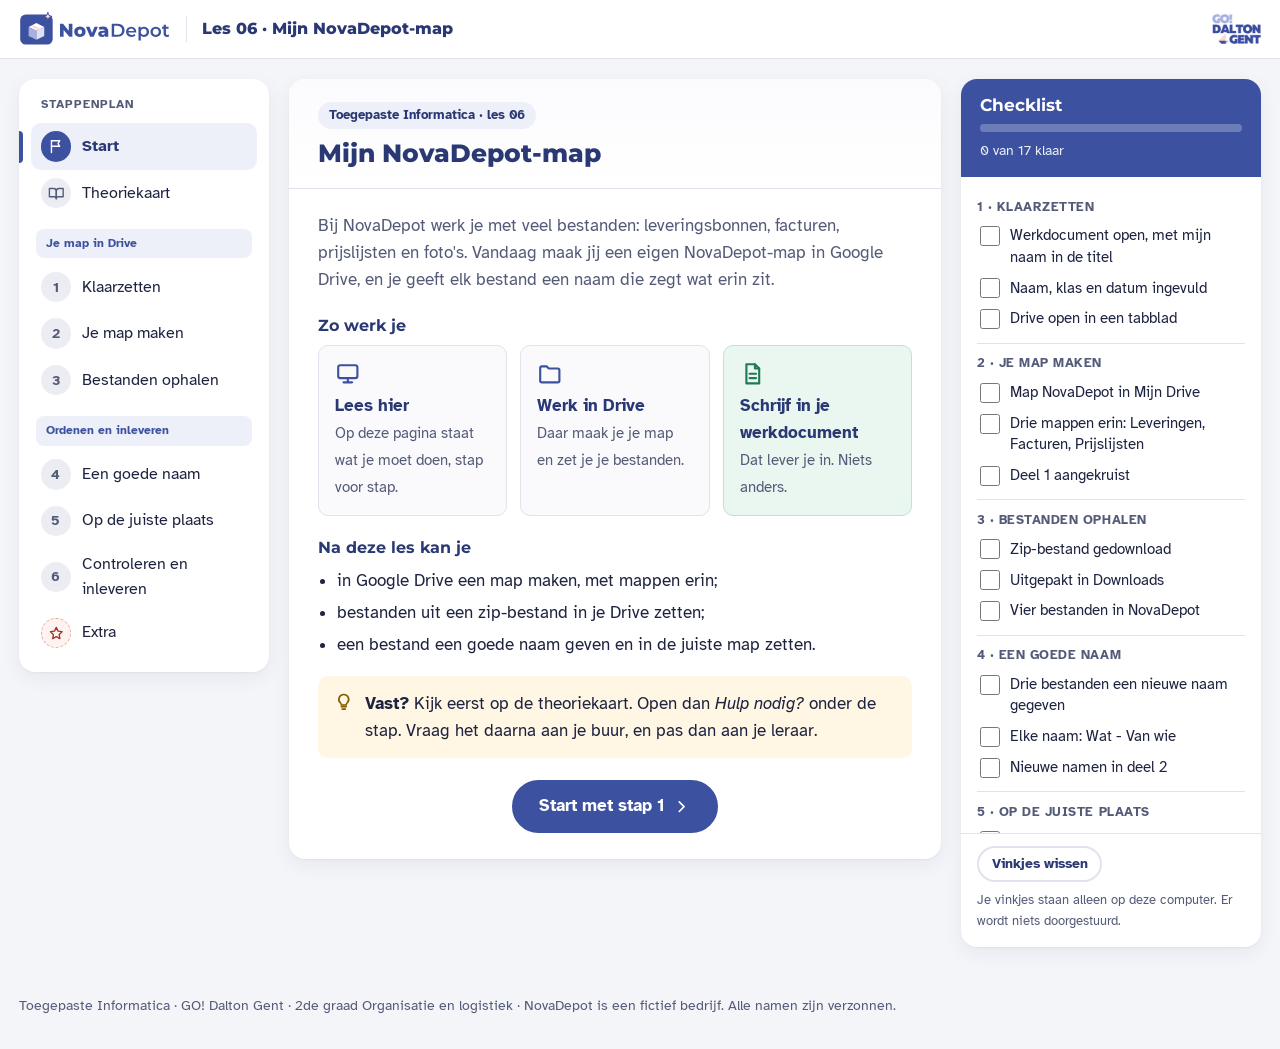
==== index.html @ 526d38db "Les 06 — Mijn NovaDepot-map (ORLO, NovaDepot): bestandsbeheer, heel eenvoudig Module 2 van het jaarp" ====
<!DOCTYPE html>
<html lang="nl-BE">
<head>
  <meta charset="UTF-8">
  <meta name="viewport" content="width=device-width, initial-scale=1">
  <title>Les 06 · Mijn NovaDepot-map · NovaDepot</title>
  <link rel="icon" href="assets/novadepot-icon.svg" type="image/svg+xml">
  <link rel="stylesheet" href="css/style.css">
</head>
<body data-storage="novadepot_map_v1_" data-laatste-stap="6">

<!-- Pictogrammen: eenvoudige lijntekeningen, eigen werk. Gebruik: een svg met class "ic" en daarin use met href naar het symbool. -->
<svg xmlns="http://www.w3.org/2000/svg" style="display:none">
  <symbol id="i-flag" viewBox="0 0 24 24"><path d="M5 21V4"/><path d="M5 4h12l-2.5 4 2.5 4H5"/></symbol>
  <symbol id="i-book" viewBox="0 0 24 24"><path d="M2 5h6a4 4 0 0 1 4 4v11a3 3 0 0 0-3-3H2z"/><path d="M22 5h-6a4 4 0 0 0-4 4v11a3 3 0 0 1 3-3h7z"/></symbol>
  <symbol id="i-check" viewBox="0 0 24 24"><path d="M5 12.5l4.5 4.5L19 7.5"/></symbol>
  <symbol id="i-check-circle" viewBox="0 0 24 24"><circle cx="12" cy="12" r="9"/><path d="M8 12.5l2.7 2.7L16 10"/></symbol>
  <symbol id="i-list" viewBox="0 0 24 24"><path d="M9 6h11M9 12h11M9 18h11"/><path d="M4.5 6h.01M4.5 12h.01M4.5 18h.01" stroke-width="3"/></symbol>
  <symbol id="i-bulb" viewBox="0 0 24 24"><path d="M9 18h6M10 21h4"/><path d="M12 3a6 6 0 0 0-4 10.5c.7.7 1 1.5 1 2.5h6c0-1 .3-1.8 1-2.5A6 6 0 0 0 12 3z"/></symbol>
  <symbol id="i-alert" viewBox="0 0 24 24"><path d="M12 3.5l9.5 17h-19z"/><path d="M12 10v4.5M12 17.5h.01"/></symbol>
  <symbol id="i-help" viewBox="0 0 24 24"><circle cx="12" cy="12" r="9"/><path d="M9.6 9.3a2.5 2.5 0 1 1 3.4 2.5c-.6.3-1 .8-1 1.5v.4M12 17h.01"/></symbol>
  <symbol id="i-monitor" viewBox="0 0 24 24"><rect x="3" y="4" width="18" height="12" rx="2"/><path d="M8 20h8M12 16v4"/></symbol>
  <symbol id="i-folder" viewBox="0 0 24 24"><path d="M3 6.5A1.5 1.5 0 0 1 4.5 5H9l2 2h8.5A1.5 1.5 0 0 1 21 8.5v10a1.5 1.5 0 0 1-1.5 1.5h-15A1.5 1.5 0 0 1 3 18.5z"/></symbol>
  <symbol id="i-doc" viewBox="0 0 24 24"><path d="M6 3h8l4 4v14H6z"/><path d="M14 3v4h4M9 12h6M9 16h6"/></symbol>
  <symbol id="i-download" viewBox="0 0 24 24"><path d="M12 3v12M7 10l5 5 5-5M4 20h16"/></symbol>
  <symbol id="i-send" viewBox="0 0 24 24"><path d="M12 15V3M7 8l5-5 5 5"/><path d="M4 14v6h16v-6"/></symbol>
  <symbol id="i-cloud" viewBox="0 0 24 24"><path d="M7 18.5h10a4 4 0 0 0 .6-8A6 6 0 0 0 6 11.5a3.5 3.5 0 0 0 1 7z"/></symbol>
  <symbol id="i-pen" viewBox="0 0 24 24"><path d="M4 20h4L19 9l-4-4L4 16z"/><path d="M13 7l4 4"/></symbol>
  <symbol id="i-layers" viewBox="0 0 24 24"><path d="M12 3l9 5-9 5-9-5z"/><path d="M3 13l9 5 9-5"/></symbol>
  <symbol id="i-chat" viewBox="0 0 24 24"><path d="M4 5h16v11H9l-5 4z"/></symbol>
  <symbol id="i-star" viewBox="0 0 24 24"><path d="M12 3.5l2.6 5.4 5.9.8-4.3 4.1 1 5.9L12 16.9l-5.2 2.8 1-5.9-4.3-4.1 5.9-.8z"/></symbol>
  <symbol id="i-left" viewBox="0 0 24 24"><path d="M15 6l-6 6 6 6"/></symbol>
  <symbol id="i-right" viewBox="0 0 24 24"><path d="M9 6l6 6-6 6"/></symbol>
</svg>

<div class="teacher-banner">Leraarweergave: de roze kaders tonen waar je een screenshot kan plaatsen. Leerlingen zien die kaders niet.</div>

<header class="topbar">
  <div class="topbar-inner">
    <a class="brand" href="index.html" title="Naar het begin van de les">
      <img src="assets/novadepot-logo.svg" alt="NovaDepot">
      <span class="brand-lesson">Les 06 · Mijn NovaDepot-map</span>
    </a>
    <span class="topbar-spacer"></span>
    <img class="dalton-mark" src="assets/dalton-gent-logo.png" alt="GO! Dalton Gent">
  </div>
</header>

<div class="layout">

  <!-- ============ LINKS: de route ============ -->
  <nav class="route" aria-label="Stappenplan">
    <p class="route-title">Stappenplan</p>
    <button class="nav-btn" type="button" data-step="start"><span class="nav-num"><svg class="ic" aria-hidden="true"><use href="#i-flag"/></svg></span><span class="nav-lbl">Start</span></button>
    <button class="nav-btn" type="button" data-step="theorie"><span class="nav-num"><svg class="ic" aria-hidden="true"><use href="#i-book"/></svg></span><span class="nav-lbl">Theoriekaart</span></button>

    <p class="route-group">Je map in Drive</p>
    <button class="nav-btn" type="button" data-step="1"><span class="nav-num"><span class="nav-n">1</span><svg class="ic nav-check" aria-hidden="true"><use href="#i-check"/></svg></span><span class="nav-lbl">Klaarzetten</span></button>
    <button class="nav-btn" type="button" data-step="2"><span class="nav-num"><span class="nav-n">2</span><svg class="ic nav-check" aria-hidden="true"><use href="#i-check"/></svg></span><span class="nav-lbl">Je map maken</span></button>
    <button class="nav-btn" type="button" data-step="3"><span class="nav-num"><span class="nav-n">3</span><svg class="ic nav-check" aria-hidden="true"><use href="#i-check"/></svg></span><span class="nav-lbl">Bestanden ophalen</span></button>

    <p class="route-group">Ordenen en inleveren</p>
    <button class="nav-btn" type="button" data-step="4"><span class="nav-num"><span class="nav-n">4</span><svg class="ic nav-check" aria-hidden="true"><use href="#i-check"/></svg></span><span class="nav-lbl">Een goede naam</span></button>
    <button class="nav-btn" type="button" data-step="5"><span class="nav-num"><span class="nav-n">5</span><svg class="ic nav-check" aria-hidden="true"><use href="#i-check"/></svg></span><span class="nav-lbl">Op de juiste plaats</span></button>
    <button class="nav-btn" type="button" data-step="6"><span class="nav-num"><span class="nav-n">6</span><svg class="ic nav-check" aria-hidden="true"><use href="#i-check"/></svg></span><span class="nav-lbl">Controleren en inleveren</span></button>
    <button class="nav-btn extra" type="button" data-step="extra"><span class="nav-num"><svg class="ic" aria-hidden="true"><use href="#i-star"/></svg></span><span class="nav-lbl">Extra</span></button>
  </nav>

  <!-- ============ MIDDEN: één stap tegelijk ============ -->
  <main id="main">

    <!-- ===== START ===== -->
    <section class="pane" id="pane-start" aria-labelledby="h-start">
      <article class="card">
        <header class="card-head">
          <div class="tags"><span class="tag tag-where">Toegepaste Informatica · les 06</span></div>
          <h1 id="h-start">Mijn NovaDepot-map</h1>
        </header>
        <div class="card-body">
          <p class="intro">Bij NovaDepot werk je met veel bestanden: leveringsbonnen, facturen, prijslijsten en foto's. Vandaag maak jij een eigen NovaDepot-map in Google Drive, en je geeft elk bestand een naam die zegt wat erin zit.</p>

          <h2 class="sec">Zo werk je</h2>
          <div class="werkwijze">
            <div class="werk-tegel"><svg class="ic" aria-hidden="true"><use href="#i-monitor"/></svg><strong>Lees hier</strong><span>Op deze pagina staat wat je moet doen, stap voor stap.</span></div>
            <div class="werk-tegel"><svg class="ic" aria-hidden="true"><use href="#i-folder"/></svg><strong>Werk in Drive</strong><span>Daar maak je je map en zet je je bestanden.</span></div>
            <div class="werk-tegel inleveren"><svg class="ic" aria-hidden="true"><use href="#i-doc"/></svg><strong>Schrijf in je werkdocument</strong><span>Dat lever je in. Niets anders.</span></div>
          </div>

          <h2 class="sec">Na deze les kan je</h2>
          <ul class="doelen">
            <li>in Google Drive een map maken, met mappen erin;</li>
            <li>bestanden uit een zip-bestand in je Drive zetten;</li>
            <li>een bestand een goede naam geven en in de juiste map zetten.</li>
          </ul>

          <div class="tip"><svg class="ic" aria-hidden="true"><use href="#i-bulb"/></svg><p><strong>Vast?</strong> Kijk eerst op de theoriekaart. Open dan <em>Hulp nodig?</em> onder de stap. Vraag het daarna aan je buur, en pas dan aan je leraar.</p></div>

          <p class="start-cta"><button class="btn btn-primary" type="button" data-goto="1">Start met stap 1 <svg class="ic" aria-hidden="true"><use href="#i-right"/></svg></button></p>
        </div>
      </article>
    </section>

    <!-- ===== THEORIEKAART ===== -->
    <section class="pane" id="pane-theorie" aria-labelledby="h-theorie">
      <article class="card">
        <header class="card-head">
          <div class="tags"><span class="tag tag-where">Spiekbriefje</span></div>
          <h2 id="h-theorie">Theoriekaart</h2>
        </header>
        <div class="card-body">
          <p class="intro">Alles op één plek. Kom hier terug als je iets niet meer weet.</p>

          <div class="t-grid">
            <section class="t-card">
              <h3><svg class="ic" aria-hidden="true"><use href="#i-layers"/></svg>Zo werkt elke les</h3>
              <ul>
                <li>Je start in Classroom, bij de opdracht van vandaag.</li>
                <li>In de opdracht staan de lespagina en je werkdocument.</li>
                <li>Klaar? Klik in de opdracht op <span class="ui">Inleveren</span>.</li>
              </ul>
            </section>

            <section class="t-card">
              <h3><svg class="ic" aria-hidden="true"><use href="#i-cloud"/></svg>Waar staat je bestand?</h3>
              <table class="t-rows">
                <tr><th>Downloads</th><td>op <strong>deze computer</strong>. Niet in je Drive: thuis heb je het niet.</td></tr>
                <tr><th>Google Drive</th><td>in de <strong>cloud</strong>. Op elke computer waarop je aanmeldt.</td></tr>
              </table>
            </section>

            <section class="t-card">
              <h3><svg class="ic" aria-hidden="true"><use href="#i-download"/></svg>Van de opdracht naar Drive</h3>
              <ul>
                <li><strong>Downloaden</strong>: klik op het zip-bestand › <span class="ui">Openen met</span> › <span class="ui">Openen in nieuw tabblad</span> › de pijl linksboven.</li>
                <li><strong>Uitpakken</strong>: <span class="key">Windows</span> + <span class="key">E</span> › <span class="ui">Downloads</span> › rechtsklik › <span class="ui">Alles uitpakken…</span></li>
                <li><strong>Uploaden</strong>: in Drive <span class="ui">Nieuw</span> › <span class="ui">Bestanden uploaden</span>.</li>
              </ul>
            </section>

            <section class="t-card">
              <h3><svg class="ic" aria-hidden="true"><use href="#i-pen"/></svg>De naamafspraak</h3>
              <p><strong>Wat - Van wie</strong></p>
              <ul>
                <li><code>Leveringsbon - Bakkerij Korstjes</code></li>
                <li><code>Factuur - Papierhandel Vellekens</code></li>
                <li>Laat <code>.docx</code>, <code>.xlsx</code> of <code>.png</code> achteraan staan.</li>
              </ul>
            </section>

            <section class="t-card">
              <h3><svg class="ic" aria-hidden="true"><use href="#i-folder"/></svg>Mijn mappen</h3>
              <div class="tree">
                <ul>
                  <li class="fold"><strong>NovaDepot</strong>
                    <ul>
                      <li class="fold">Leveringen</li>
                      <li class="fold">Facturen</li>
                      <li class="fold">Prijslijsten</li>
                    </ul>
                  </li>
                </ul>
              </div>
            </section>

            <section class="t-card">
              <h3><svg class="ic" aria-hidden="true"><use href="#i-list"/></svg>Naam wijzigen en verplaatsen</h3>
              <ul>
                <li>Rechtsklik op het bestand › <span class="ui">Naam wijzigen</span>.</li>
                <li>Sleep het bestand naar een map. Of: rechtsklik › <span class="ui">Ordenen</span> › <span class="ui">Verplaatsen</span>.</li>
              </ul>
            </section>

            <section class="t-card wide">
              <h3><svg class="ic" aria-hidden="true"><use href="#i-chat"/></svg>Woorden</h3>
              <table class="t-rows">
                <tr><th>map</th><td>een doos voor bestanden. In een map kunnen ook mappen zitten.</td></tr>
                <tr><th>bestand</th><td>één document, rekenblad of foto</td></tr>
                <tr><th>zip-bestand</th><td>één ingepakt bestand met meerdere bestanden erin</td></tr>
                <tr><th>downloaden</th><td>een bestand van het internet naar deze computer halen</td></tr>
                <tr><th>uploaden</th><td>een bestand van deze computer naar je Drive zetten</td></tr>
                <tr><th>extensie</th><td>de letters na de punt, zoals <code>.docx</code>: welk soort bestand het is</td></tr>
              </table>
            </section>

            <section class="t-card wide warn">
              <h3><svg class="ic" aria-hidden="true"><use href="#i-alert"/></svg>Veelgemaakte fouten</h3>
              <ul>
                <li>De map NovaDepot staat in de map <em>Classroom</em>, niet in <span class="ui">Mijn Drive</span>.</li>
                <li>De bestanden staan nog alleen in Downloads.</li>
                <li><code>.docx</code> of <code>.png</code> weggehaald bij het hernoemen.</li>
                <li>Namen met <em>def</em>, <em>nieuw</em> of <em>(2)</em>: die zeggen niet wat erin zit.</li>
              </ul>
            </section>
          </div>
        </div>
      </article>
    </section>

    <!-- ===== STAP 1 ===== -->
    <section class="pane" id="pane-1" aria-labelledby="h-1">
      <article class="card">
        <header class="card-head">
          <div class="tags"><span class="tag tag-step">Stap 1</span><span class="tag tag-where"><svg class="ic" aria-hidden="true"><use href="#i-doc"/></svg> Werkdocument</span><span class="tag tag-where"><svg class="ic" aria-hidden="true"><use href="#i-folder"/></svg> Drive</span></div>
          <h2 id="h-1">Klaarzetten</h2>
        </header>
        <div class="card-body">
          <p class="intro">Je zet je werkdocument en Google Drive klaar. Die heb je de hele les nodig.</p>
          <div class="todo-box">
            <h3><svg class="ic" aria-hidden="true"><use href="#i-list"/></svg> Wat moet je doen?</h3>
            <ol class="todo">
              <li>Open je werkdocument <strong>WP1_Mijn-NovaDepot-map</strong>. Het staat in de opdracht, net als deze pagina.</li>
              <li>Vul bovenaan je <strong>naam</strong>, je <strong>klas</strong> en de <strong>datum</strong> in.</li>
              <li>Open <strong>drive.google.com</strong> in een nieuw tabblad.</li>
            </ol>
          </div>
          <details class="help"><summary><svg class="ic" aria-hidden="true"><use href="#i-help"/></svg> Hulp nodig?</summary>
            <div class="help-body"><p>Vind je je werkdocument niet? Kijk opnieuw in de opdracht. Je werkdocument heeft jouw naam in de titel.</p></div>
          </details>
          <p class="result"><svg class="ic" aria-hidden="true"><use href="#i-check-circle"/></svg><span><strong>Klaar als:</strong> je werkdocument open is met je naam erin, en Google Drive open is in een ander tabblad.</span></p>
        </div>
        <footer class="card-nav">
          <button class="btn" type="button" data-goto="start"><svg class="ic" aria-hidden="true"><use href="#i-left"/></svg> Start</button>
          <button class="btn btn-primary" type="button" data-goto="2">Stap 2 <svg class="ic" aria-hidden="true"><use href="#i-right"/></svg></button>
        </footer>
      </article>
    </section>

    <!-- ===== STAP 2 ===== -->
    <section class="pane" id="pane-2" aria-labelledby="h-2">
      <article class="card">
        <header class="card-head">
          <div class="tags"><span class="tag tag-step">Stap 2</span><span class="tag tag-where"><svg class="ic" aria-hidden="true"><use href="#i-folder"/></svg> Drive</span><span class="tag tag-where"><svg class="ic" aria-hidden="true"><use href="#i-doc"/></svg> Werkdocument, deel 1</span></div>
          <h2 id="h-2">Je map maken</h2>
        </header>
        <div class="card-body">
          <p class="intro">Eerst maak je de mappen. Pas daarna komen de bestanden erin.</p>
          <div class="todo-box">
            <h3><svg class="ic" aria-hidden="true"><use href="#i-list"/></svg> Wat moet je doen?</h3>
            <ol class="todo">
              <li>Klik in Drive links op <span class="ui">Mijn Drive</span>. Klik dan op <span class="ui">Nieuw</span> › <span class="ui">Map</span>.</li>
              <li>Typ <code>NovaDepot</code> en klik op <span class="ui">Maken</span>.</li>
              <li>Dubbelklik op je map <strong>NovaDepot</strong>. Nu ben je in die map.</li>
              <li>Maak daarin op dezelfde manier <strong>drie</strong> mappen: <code>Leveringen</code>, <code>Facturen</code> en <code>Prijslijsten</code>.</li>
              <li>Kruis <strong>deel 1</strong> aan in je werkdocument.</li>
            </ol>
            <div class="tree">
              <ul>
                <li class="fold"><strong>NovaDepot</strong>
                  <ul>
                    <li class="fold">Leveringen</li>
                    <li class="fold">Facturen</li>
                    <li class="fold">Prijslijsten</li>
                  </ul>
                </li>
              </ul>
            </div>
            <figure class="shot" data-shot="stap2-nieuwe-map.png" data-caption="Nieuw › Map in Google Drive." data-alt="Het menu Nieuw in Google Drive, met Map."></figure>
          </div>
          <details class="help"><summary><svg class="ic" aria-hidden="true"><use href="#i-help"/></svg> Hulp nodig?</summary>
            <div class="help-body">
              <p>Bovenaan in Drive zie je waar je bent, bijvoorbeeld <em>Mijn Drive › NovaDepot</em>. Klik op <em>Mijn Drive</em> om terug te gaan.</p>
              <p>Staat je map in de map <em>Classroom</em>? Maak ze dan opnieuw in <span class="ui">Mijn Drive</span>.</p>
            </div>
          </details>
          <p class="result"><svg class="ic" aria-hidden="true"><use href="#i-check-circle"/></svg><span><strong>Klaar als:</strong> in Mijn Drive je map NovaDepot staat, met drie mappen erin.</span></p>
        </div>
        <footer class="card-nav">
          <button class="btn" type="button" data-goto="1"><svg class="ic" aria-hidden="true"><use href="#i-left"/></svg> Stap 1</button>
          <button class="btn btn-primary" type="button" data-goto="3">Stap 3 <svg class="ic" aria-hidden="true"><use href="#i-right"/></svg></button>
        </footer>
      </article>
    </section>

    <!-- ===== STAP 3 ===== -->
    <section class="pane" id="pane-3" aria-labelledby="h-3">
      <article class="card">
        <header class="card-head">
          <div class="tags"><span class="tag tag-step">Stap 3</span><span class="tag tag-where"><svg class="ic" aria-hidden="true"><use href="#i-monitor"/></svg> Verkenner</span><span class="tag tag-where"><svg class="ic" aria-hidden="true"><use href="#i-folder"/></svg> Drive</span></div>
          <h2 id="h-3">Bestanden ophalen</h2>
        </header>
        <div class="card-body">
          <p class="intro">Een collega liet vier bestanden achter. Ze zitten samen in één zip-bestand in de opdracht.</p>
          <div class="todo-box">
            <h3><svg class="ic" aria-hidden="true"><use href="#i-list"/></svg> Wat moet je doen?</h3>
            <ol class="todo">
              <li>Klik in de opdracht op <code>NovaDepot-bestanden.zip</code> en daarna rechtsboven op <span class="ui">Openen met</span> › <span class="ui">Openen in nieuw tabblad</span>.<span class="sub">In het nieuwe tabblad klik je linksboven op de pijl naar beneden (<span class="ui">Downloaden</span>).</span></li>
              <li>Open de <strong>Verkenner</strong> met <span class="key">Windows</span> + <span class="key">E</span> en klik links op <span class="ui">Downloads</span>.</li>
              <li>Klik met de rechtermuisknop op het zip-bestand › <span class="ui">Alles uitpakken…</span> en klik op <span class="ui">Uitpakken</span>.</li>
              <li>Open in Drive je map <strong>NovaDepot</strong>. Klik op <span class="ui">Nieuw</span> › <span class="ui">Bestanden uploaden</span> en kies de vier bestanden uit de nieuwe map.<span class="sub">Alle vier tegelijk kiezen: <span class="key">Ctrl</span> + <span class="key">A</span>.</span></li>
            </ol>
            <figure class="shot" data-shot="stap3-uitpakken.png" data-caption="Rechtsklik op het zip-bestand › Alles uitpakken…" data-alt="Het rechtermuisknopmenu op het zip-bestand in de Verkenner, met Alles uitpakken."></figure>
          </div>
          <div class="tip warn"><svg class="ic" aria-hidden="true"><use href="#i-alert"/></svg><p><strong>Downloads staat op deze computer, niet in je Drive.</strong> Thuis heb je die bestanden niet. Daarom zet je ze in Drive.</p></div>
          <details class="help"><summary><svg class="ic" aria-hidden="true"><use href="#i-help"/></svg> Hulp nodig?</summary>
            <div class="help-body">
              <p><strong>Lukt het downloaden niet?</strong> Bekijk dit filmpje van 20 seconden.</p>
              <figure class="help-video">
                <video src="assets/video/zip-downloaden.mp4" poster="assets/video/zip-downloaden.jpg" controls muted playsinline preload="none"></video>
                <figcaption>Klik op het zip-bestand › <span class="ui">Openen met</span> › <span class="ui">Openen in nieuw tabblad</span> › de pijl linksboven (<span class="ui">Downloaden</span>).</figcaption>
              </figure>
              <p>Zie je in Downloads alleen het zip-bestand? Dan is het uitpakken niet gelukt. Probeer het nog eens.</p>
              <p>De vier bestanden staan in een nieuwe map met dezelfde naam als het zip-bestand. Open die map in het uploadvenster.</p>
            </div>
          </details>
          <p class="result"><svg class="ic" aria-hidden="true"><use href="#i-check-circle"/></svg><span><strong>Klaar als:</strong> in je map NovaDepot vier losse bestanden staan.</span></p>
        </div>
        <footer class="card-nav">
          <button class="btn" type="button" data-goto="2"><svg class="ic" aria-hidden="true"><use href="#i-left"/></svg> Stap 2</button>
          <button class="btn btn-primary" type="button" data-goto="4">Stap 4 <svg class="ic" aria-hidden="true"><use href="#i-right"/></svg></button>
        </footer>
      </article>
    </section>

    <!-- ===== STAP 4 ===== -->
    <section class="pane" id="pane-4" aria-labelledby="h-4">
      <article class="card">
        <header class="card-head">
          <div class="tags"><span class="tag tag-step">Stap 4</span><span class="tag tag-where"><svg class="ic" aria-hidden="true"><use href="#i-folder"/></svg> Drive</span><span class="tag tag-where"><svg class="ic" aria-hidden="true"><use href="#i-doc"/></svg> Werkdocument, deel 2</span></div>
          <h2 id="h-4">Een goede naam</h2>
        </header>
        <div class="card-body">
          <p class="intro">Een goede naam zegt wat erin zit. Zo vindt iedereen het bestand meteen terug.</p>

          <div class="nameplate">
            <div class="nameplate-head">De naamafspraak van NovaDepot</div>
            <div class="nameplate-body">
              <code class="fname"><span class="o">Factuur</span> - <span class="d">Papierhandel Vellekens</span></code>
              <ul class="legend-name">
                <li class="o"><strong>Wat is het?</strong> Leveringsbon, Factuur, Prijslijst of Foto</li>
                <li class="d"><strong>Van wie?</strong> De naam van het bedrijf. Die staat bovenaan in het bestand.</li>
              </ul>
            </div>
          </div>

          <div class="todo-box">
            <h3><svg class="ic" aria-hidden="true"><use href="#i-list"/></svg> Wat moet je doen? Voor elk bestand:</h3>
            <ol class="todo">
              <li>Dubbelklik op het bestand. Lees bovenaan <strong>wat</strong> het is en <strong>van wie</strong>. Sluit het.</li>
              <li>Klik met de rechtermuisknop op het bestand › <span class="ui">Naam wijzigen</span>.</li>
              <li>Typ de nieuwe naam: <strong>Wat - Van wie</strong>. Laat <code>.docx</code>, <code>.xlsx</code> of <code>.png</code> achteraan staan.</li>
              <li>Schrijf de nieuwe naam in <strong>deel 2</strong> van je werkdocument.</li>
            </ol>
            <figure class="shot" data-shot="stap4-naam-wijzigen.png" data-caption="Rechtsklik › Naam wijzigen." data-alt="Het rechtermuisknopmenu in Google Drive met Naam wijzigen."></figure>
          </div>
          <div class="tip"><svg class="ic" aria-hidden="true"><use href="#i-bulb"/></svg><p><strong>Het eerste bestand deed je leraar voor:</strong> <code>Leveringsbon - Bakkerij Korstjes</code>. Het staat al in je werkdocument.</p></div>
          <details class="help"><summary><svg class="ic" aria-hidden="true"><use href="#i-help"/></svg> Hulp nodig? Tips per bestand</summary>
            <div class="help-body">
              <table class="mini">
                <tr><td>factuur def nieuw (2)</td><td>Bovenaan staat <strong>FACTUUR</strong>, daaronder de naam van het bedrijf.</td></tr>
                <tr><td>lijst</td><td>Kijk naar de eerste twee rijen van het rekenblad.</td></tr>
                <tr><td>IMG_20261013…</td><td>Het is een <strong>foto</strong>. Het bedrijf staat op het etiket.</td></tr>
              </table>
              <p>Zie je <span class="ui">Naam wijzigen</span> niet? Klik één keer op het bestand en dan onder de zoekbalk op <span class="ui">Meer acties</span>.</p>
            </div>
          </details>
          <p class="result"><svg class="ic" aria-hidden="true"><use href="#i-check-circle"/></svg><span><strong>Klaar als:</strong> elk bestand een naam heeft zoals <code>Factuur - Papierhandel Vellekens</code>, met <code>.docx</code>, <code>.xlsx</code> of <code>.png</code> erachter.</span></p>
        </div>
        <footer class="card-nav">
          <button class="btn" type="button" data-goto="3"><svg class="ic" aria-hidden="true"><use href="#i-left"/></svg> Stap 3</button>
          <button class="btn btn-primary" type="button" data-goto="5">Stap 5 <svg class="ic" aria-hidden="true"><use href="#i-right"/></svg></button>
        </footer>
      </article>
    </section>

    <!-- ===== STAP 5 ===== -->
    <section class="pane" id="pane-5" aria-labelledby="h-5">
      <article class="card">
        <header class="card-head">
          <div class="tags"><span class="tag tag-step">Stap 5</span><span class="tag tag-where"><svg class="ic" aria-hidden="true"><use href="#i-folder"/></svg> Drive</span><span class="tag tag-where"><svg class="ic" aria-hidden="true"><use href="#i-doc"/></svg> Werkdocument, deel 2</span></div>
          <h2 id="h-5">Op de juiste plaats</h2>
        </header>
        <div class="card-body">
          <p class="intro">Zet elk bestand in de map waar je het later zou gaan zoeken.</p>
          <div class="todo-box">
            <h3><svg class="ic" aria-hidden="true"><use href="#i-list"/></svg> Wat moet je doen?</h3>
            <ol class="todo">
              <li>Sleep een bestand naar de juiste map.<span class="sub">Of: rechtsklik › <span class="ui">Ordenen</span> › <span class="ui">Verplaatsen</span>, kies de map en klik op <span class="ui">Verplaatsen</span>.</span></li>
              <li>Doe dat voor alle vier de bestanden. Kijk in de tabel hieronder.</li>
              <li>Vul in deel 2 van je werkdocument de kolom <em>In welke map?</em> in.</li>
            </ol>
            <table class="mini">
              <tr><th>Map</th><th>Wat hoort erin?</th></tr>
              <tr><td>Leveringen</td><td>leveringsbonnen en foto's van leveringen</td></tr>
              <tr><td>Facturen</td><td>facturen: wat NovaDepot moet betalen</td></tr>
              <tr><td>Prijslijsten</td><td>de prijslijsten van leveranciers</td></tr>
            </table>
            <figure class="shot" data-shot="stap5-verplaatsen.png" data-caption="Rechtsklik › Ordenen › Verplaatsen." data-alt="Het menu Ordenen in Google Drive met Verplaatsen."></figure>
          </div>
          <details class="help"><summary><svg class="ic" aria-hidden="true"><use href="#i-help"/></svg> Hulp nodig?</summary>
            <div class="help-body">
              <p>Een bestand in de verkeerde map? Open die map en verplaats het opnieuw.</p>
              <p>Bovenaan staat <em>Mijn Drive › NovaDepot › …</em>. Klik op <em>NovaDepot</em> om terug te gaan.</p>
            </div>
          </details>
          <p class="result"><svg class="ic" aria-hidden="true"><use href="#i-check-circle"/></svg><span><strong>Klaar als:</strong> er in NovaDepot geen losse bestanden meer staan. Elk bestand zit in een map.</span></p>
        </div>
        <footer class="card-nav">
          <button class="btn" type="button" data-goto="4"><svg class="ic" aria-hidden="true"><use href="#i-left"/></svg> Stap 4</button>
          <button class="btn btn-primary" type="button" data-goto="6">Stap 6 <svg class="ic" aria-hidden="true"><use href="#i-right"/></svg></button>
        </footer>
      </article>
    </section>

    <!-- ===== STAP 6 ===== -->
    <section class="pane" id="pane-6" aria-labelledby="h-6">
      <article class="card">
        <header class="card-head">
          <div class="tags"><span class="tag tag-step">Stap 6</span><span class="tag tag-where"><svg class="ic" aria-hidden="true"><use href="#i-send"/></svg> Opdracht</span><span class="tag tag-where"><svg class="ic" aria-hidden="true"><use href="#i-doc"/></svg> Werkdocument, deel 3</span></div>
          <h2 id="h-6">Controleren en inleveren</h2>
        </header>
        <div class="card-body">
          <p class="intro">Bijna klaar. Test eerst of je het onthouden hebt. Er wordt niets bewaard.</p>

          <div class="quiz">
            <div class="quiz-q" data-ok="Juist. Uitpakken gebeurt op de computer zelf, in Downloads." data-nok="Nog niet. Denk aan stap 3.">
              <p>1. Je pakt een zip-bestand uit. Waar staan de bestanden dan?</p>
              <div class="opts">
                <button type="button">In Google Drive</button>
                <button type="button" data-right>In Downloads, op deze computer</button>
                <button type="button">In de opdracht</button>
              </div>
              <p class="feedback" role="status"></p>
            </div>
            <div class="quiz-q" data-ok="Juist: eerst wat het is, dan van wie." data-nok="Nog niet. De afspraak is Wat - Van wie.">
              <p>2. Welke naam volgt de afspraak?</p>
              <div class="opts">
                <button type="button">factuur def nieuw (2).docx</button>
                <button type="button" data-right>Factuur - Papierhandel Vellekens.docx</button>
                <button type="button">Papierhandel.docx</button>
              </div>
              <p class="feedback" role="status"></p>
            </div>
            <div class="quiz-q" data-ok="Juist. Een foto van een levering hoort bij de leveringen." data-nok="Nog niet. Kijk naar de tabel in stap 5.">
              <p>3. In welke map zet je een foto van een levering?</p>
              <div class="opts">
                <button type="button">Facturen</button>
                <button type="button" data-right>Leveringen</button>
                <button type="button">Prijslijsten</button>
              </div>
              <p class="feedback" role="status"></p>
            </div>
          </div>

          <div class="todo-box">
            <h3><svg class="ic" aria-hidden="true"><use href="#i-list"/></svg> Wat moet je doen?</h3>
            <ol class="todo">
              <li>Loop de <strong>checklist</strong> na. Staat er nog iets open? Werk het eerst af.</li>
              <li>Beantwoord de twee vragen van <strong>deel 3</strong> in je werkdocument.</li>
              <li>Klik in de opdracht op <span class="ui">Inleveren</span>.</li>
            </ol>
          </div>
          <p class="result"><svg class="ic" aria-hidden="true"><use href="#i-check-circle"/></svg><span><strong>Klaar als:</strong> er bij de opdracht <em>Ingeleverd</em> staat.</span></p>
        </div>
        <footer class="card-nav">
          <button class="btn" type="button" data-goto="5"><svg class="ic" aria-hidden="true"><use href="#i-left"/></svg> Stap 5</button>
          <button class="btn btn-primary" type="button" data-goto="extra">Extra <svg class="ic" aria-hidden="true"><use href="#i-right"/></svg></button>
        </footer>
      </article>
    </section>

    <!-- ===== EXTRA ===== -->
    <section class="pane" id="pane-extra" aria-labelledby="h-extra">
      <article class="card">
        <header class="card-head">
          <div class="tags"><span class="tag tag-extra">Extra · niet verplicht</span></div>
          <h2 id="h-extra">Voor wie klaar is</h2>
        </header>
        <div class="card-body">
          <p class="intro">Begin hier pas nadat je hebt ingeleverd.</p>
          <div class="todo-box">
            <h3><svg class="ic" aria-hidden="true"><use href="#i-list"/></svg> Wat kan je doen?</h3>
            <ol class="todo">
              <li><strong>Een kleur.</strong> Klik met de rechtermuisknop op je map NovaDepot › <span class="ui">Ordenen</span> › <span class="ui">Kleur van map</span>.</li>
              <li><strong>Een ster.</strong> Klik met de rechtermuisknop op je map › <span class="ui">Ordenen</span> › <span class="ui">Toevoegen aan Met ster</span>. Links vind je ze terug bij <em>Met ster</em>.</li>
            </ol>
          </div>
        </div>
        <footer class="card-nav">
          <button class="btn" type="button" data-goto="6"><svg class="ic" aria-hidden="true"><use href="#i-left"/></svg> Stap 6</button>
          <button class="btn" type="button" data-goto="start">Naar het begin</button>
        </footer>
      </article>
    </section>
  </main>

  <!-- ============ RECHTS: de checklist ============ -->
  <aside class="checklist leeg" id="checklist" aria-labelledby="h-cl">
    <div class="cl-head">
      <h2 id="h-cl">Checklist</h2>
      <div class="cl-bar" role="progressbar" aria-label="Voortgang" aria-valuemin="0" aria-valuemax="100" aria-valuenow="0"><div class="cl-fill" id="clFill"></div></div>
      <p class="cl-count" id="clCount">0 van 0 klaar</p>
    </div>
    <div class="cl-body">
      <div class="cl-group" data-step="1"><h3>1 · Klaarzetten</h3>
        <label class="cl-item"><input type="checkbox" id="c1a"><span>Werkdocument open, met mijn naam in de titel</span></label>
        <label class="cl-item"><input type="checkbox" id="c1b"><span>Naam, klas en datum ingevuld</span></label>
        <label class="cl-item"><input type="checkbox" id="c1c"><span>Drive open in een tabblad</span></label>
      </div>
      <div class="cl-group" data-step="2"><h3>2 · Je map maken</h3>
        <label class="cl-item"><input type="checkbox" id="c2a"><span>Map NovaDepot in Mijn Drive</span></label>
        <label class="cl-item"><input type="checkbox" id="c2b"><span>Drie mappen erin: Leveringen, Facturen, Prijslijsten</span></label>
        <label class="cl-item"><input type="checkbox" id="c2c"><span>Deel 1 aangekruist</span></label>
      </div>
      <div class="cl-group" data-step="3"><h3>3 · Bestanden ophalen</h3>
        <label class="cl-item"><input type="checkbox" id="c3a"><span>Zip-bestand gedownload</span></label>
        <label class="cl-item"><input type="checkbox" id="c3b"><span>Uitgepakt in Downloads</span></label>
        <label class="cl-item"><input type="checkbox" id="c3c"><span>Vier bestanden in NovaDepot</span></label>
      </div>
      <div class="cl-group" data-step="4"><h3>4 · Een goede naam</h3>
        <label class="cl-item"><input type="checkbox" id="c4a"><span>Drie bestanden een nieuwe naam gegeven</span></label>
        <label class="cl-item"><input type="checkbox" id="c4b"><span>Elke naam: Wat - Van wie</span></label>
        <label class="cl-item"><input type="checkbox" id="c4c"><span>Nieuwe namen in deel 2</span></label>
      </div>
      <div class="cl-group" data-step="5"><h3>5 · Op de juiste plaats</h3>
        <label class="cl-item"><input type="checkbox" id="c5a"><span>Elk bestand in een map</span></label>
        <label class="cl-item"><input type="checkbox" id="c5b"><span>Kolom In welke map? ingevuld</span></label>
      </div>
      <div class="cl-group" data-step="6"><h3>6 · Controleren en inleveren</h3>
        <label class="cl-item"><input type="checkbox" id="c6a"><span>Zelftest gedaan</span></label>
        <label class="cl-item"><input type="checkbox" id="c6b"><span>Deel 3 ingevuld</span></label>
        <label class="cl-item"><input type="checkbox" id="c6c"><span>Werkdocument ingeleverd</span></label>
      </div>
    </div>
    <div class="cl-foot">
      <button class="btn cl-toggle" type="button" id="clToggle" aria-expanded="false">Toon alles</button>
      <button class="btn" type="button" id="btnReset">Vinkjes wissen</button>
      <p class="cl-note">Je vinkjes staan alleen op deze computer. Er wordt niets doorgestuurd.</p>
    </div>
  </aside>
</div>

<!-- ============ Klaar! ============ -->
<div class="klaar-overlay" id="klaar" role="dialog" aria-modal="true" aria-labelledby="h-klaar" hidden>
  <div class="klaar-card">
    <svg class="ic" aria-hidden="true"><use href="#i-check-circle"/></svg>
    <h2 id="h-klaar">Je NovaDepot-map is op orde!</h2>
    <p>Alles is afgevinkt. Heb je nog tijd? Kijk dan bij <strong>Extra</strong>.</p>
    <p>Volgende les maak je een <strong>digitaal klassement</strong>: facturen op nummer, leveringsbonnen op datum.</p>
    <button class="btn btn-primary" type="button" id="klaarSluit">Sluiten</button>
  </div>
</div>

<footer class="site">
  Toegepaste Informatica · GO! Dalton Gent · 2de graad Organisatie en logistiek · NovaDepot is een fictief bedrijf. Alle namen zijn verzonnen.
</footer>

<script src="js/script.js"></script>
</body>
</html>
---- css/style.css ----
/* ==========================================================================
   Les 06 · Mijn NovaDepot-map (NovaDepot) — leerlingentool
   Toegepaste Informatica · 2de graad Organisatie en logistiek
   (arbeidsmarktgerichte finaliteit) · GO! Dalton Gent · ORLO
   Overgenomen uit les 2 van 3MWWE (versie 2.1, met het filmpje bij Hulp nodig?).

   Opbouw naar het voorbeeld van PedalPro (rustig, één ding tegelijk):
     links   de route (stappenlijst, altijd zichtbaar)
     midden  één stap: titel · één zin · wat moet je doen · één tip · klaar als
     rechts  de checklist met concrete taken (altijd zichtbaar)
   Op een half scherm (< 900 px) staat alles onder elkaar en toont de checklist
   alleen de taken van de stap waarin je zit.

   Huisstijl: Dalton-kleuren. Geen externe bestanden: lettertypes staan in
   assets/fonts (OFL-licentie), pictogrammen staan als SVG in index.html.
   ========================================================================== */

@font-face { font-family: "Atkinson"; src: url("../assets/fonts/atkinson-regular.woff2") format("woff2"); font-weight: 400; font-style: normal; font-display: swap; }
@font-face { font-family: "Atkinson"; src: url("../assets/fonts/atkinson-bold.woff2") format("woff2"); font-weight: 700; font-style: normal; font-display: swap; }
@font-face { font-family: "Atkinson"; src: url("../assets/fonts/atkinson-italic.woff2") format("woff2"); font-weight: 400; font-style: italic; font-display: swap; }
/* Atkinson tekent de nul met een schuine streep (lijkt op Ø). Cijfers daarom uit een systeemlettertype. */
@font-face { font-family: "Atkinson"; src: local("Segoe UI"), local("SegoeUI"), local("Arial"), local("Helvetica"), local("Roboto"); font-weight: 400; unicode-range: U+0030-0039; }
@font-face { font-family: "Atkinson"; src: local("Segoe UI Bold"), local("SegoeUI-Bold"), local("Arial Bold"), local("Arial-BoldMT"), local("Helvetica Bold"), local("Roboto Bold"); font-weight: 700; unicode-range: U+0030-0039; }
@font-face { font-family: "Montserrat"; src: url("../assets/fonts/montserrat-heavy.woff2") format("woff2"); font-weight: 700 900; font-style: normal; font-display: swap; }

:root {
  /* Dalton Gent-huisstijl */
  --navy: #3C51A0;
  --navy-deep: #2A3973;
  --peri: #A7B1DE;
  --peri-soft: #EEF0F9;
  --blush: #FCD6CF;
  --blush-soft: #FEF3F0;
  --paper: #FFFFFF;
  --bg: #F4F5F9;

  --ink: #1D2340;
  --muted: #545B78;
  --line: #E1E3EC;

  --ok: #1F7A55;
  --ok-soft: #EAF6F0;
  --warn: #A0372A;
  --warn-soft: #FDF1EE;
  --tip: #8A5A00;
  --tip-soft: #FFF7E3;

  --radius: 16px;
  --radius-sm: 10px;
  --shadow: 0 1px 2px rgba(29, 35, 64, .05), 0 6px 20px rgba(29, 35, 64, .06);

  --body: "Atkinson", "Segoe UI", Arial, sans-serif;
  --head: "Montserrat", "Segoe UI", Arial, sans-serif;
  --mono: "Courier New", Consolas, monospace;
}

* { box-sizing: border-box; }
html { -webkit-text-size-adjust: 100%; }
body {
  margin: 0;
  font-family: var(--body);
  font-size: 17px;
  line-height: 1.6;
  color: var(--ink);
  background: var(--bg);
}
h1, h2, h3 { font-family: var(--head); color: var(--navy-deep); line-height: 1.2; margin: 0; }
p { margin: 0 0 .8rem; }
p:last-child { margin-bottom: 0; }
a { color: var(--navy); }
code { font-family: var(--mono); font-size: .92em; background: var(--peri-soft); padding: .05rem .3rem; border-radius: 5px; overflow-wrap: anywhere; }
:focus-visible { outline: 3px solid var(--navy); outline-offset: 2px; border-radius: 6px; }
[hidden] { display: none !important; }

/* Pictogrammen (SVG-symbolen bovenaan index.html) */
.ic { width: 1.15em; height: 1.15em; flex-shrink: 0; fill: none; stroke: currentColor; stroke-width: 2; stroke-linecap: round; stroke-linejoin: round; vertical-align: -.2em; }

/* Knop- en toetsnamen */
.ui { font-weight: 700; color: var(--navy-deep); background: var(--peri-soft); padding: 0 .35rem; border-radius: 5px; white-space: nowrap; }
.key { display: inline-block; font-weight: 700; font-size: .9em; border: 1px solid #C4C7D4; border-bottom-width: 3px; border-radius: 6px; background: #fff; padding: 0 .35rem; white-space: nowrap; }

/* ---------- Kopbalk ---------- */
.topbar { background: var(--paper); border-bottom: 1px solid var(--line); }
.topbar-inner { max-width: 1440px; margin: 0 auto; padding: .7rem 1.2rem; display: flex; align-items: center; gap: 1rem; }
.brand { display: flex; align-items: center; gap: .9rem; text-decoration: none; min-width: 0; }
.brand img { height: 36px; width: auto; display: block; flex-shrink: 0; }
.brand-lesson { font-family: var(--head); font-weight: 800; font-size: 1rem; color: var(--navy-deep); white-space: nowrap; overflow: hidden; text-overflow: ellipsis; padding-left: .9rem; border-left: 1px solid var(--line); }
.topbar-spacer { flex: 1; }
.dalton-mark { height: 30px; width: auto; display: block; }

/* ---------- Drie kolommen ---------- */
.layout {
  max-width: 1440px; margin: 0 auto; padding: 1.25rem 1.2rem 3rem;
  display: grid; grid-template-columns: 250px minmax(0, 1fr) 300px; gap: 1.25rem; align-items: start;
}

/* ---------- Links: de route ---------- */
.route { background: var(--paper); border-radius: var(--radius); box-shadow: var(--shadow); padding: 1rem .75rem; position: sticky; top: 1rem; }
.route-title { font-size: .78rem; font-weight: 700; letter-spacing: .08em; text-transform: uppercase; color: var(--muted); padding: 0 .6rem .5rem; margin: 0; }
.route-group { font-size: .78rem; font-weight: 700; color: var(--navy); background: var(--peri-soft); border-radius: 8px; padding: .3rem .6rem; margin: .8rem .3rem .35rem; }
.nav-btn {
  display: flex; align-items: center; gap: .7rem; width: 100%;
  font: inherit; font-size: .97rem; text-align: left; color: var(--ink);
  background: none; border: 0; border-radius: var(--radius-sm); padding: .5rem .6rem; cursor: pointer;
  position: relative;
}
.nav-btn:hover { background: var(--peri-soft); }
.nav-num {
  width: 1.9rem; height: 1.9rem; border-radius: 50%; flex-shrink: 0;
  display: inline-flex; align-items: center; justify-content: center;
  background: #ECEDF3; color: var(--muted); font-weight: 700; font-size: .9rem;
}
.nav-btn[aria-current="step"] { background: var(--peri-soft); font-weight: 700; color: var(--navy-deep); }
.nav-btn[aria-current="step"]::before { content: ""; position: absolute; left: -.75rem; top: .45rem; bottom: .45rem; width: 4px; border-radius: 0 4px 4px 0; background: var(--navy); }
.nav-btn[aria-current="step"] .nav-num { background: var(--navy); color: #fff; }
.nav-btn.done .nav-num { background: var(--ok); color: #fff; }
.nav-btn .nav-check { display: none; }
.nav-btn.done .nav-check { display: block; }
.nav-btn.done .nav-n { display: none; }
.nav-btn.extra .nav-num { background: var(--blush-soft); color: var(--warn); border: 1px dashed #E7A99C; }

/* ---------- Midden: één stap ---------- */
.pane { display: none; }
.pane.active { display: block; }
.card { background: var(--paper); border-radius: var(--radius); box-shadow: var(--shadow); overflow: hidden; }
.card-head { padding: 1.4rem 1.8rem 1.2rem; border-bottom: 1px solid var(--line); background: linear-gradient(180deg, #FBFBFE, #fff); }
.tags { display: flex; flex-wrap: wrap; gap: .45rem; margin-bottom: .65rem; }
.tag { display: inline-flex; align-items: center; gap: .35rem; font-size: .8rem; font-weight: 700; border-radius: 99px; padding: .2rem .7rem; }
.tag-step { background: var(--navy); color: #fff; }
.tag-where { background: var(--peri-soft); color: var(--navy-deep); }
.tag-extra { background: var(--blush); color: var(--warn); }
.card-head h1, .card-head h2 { font-size: 1.55rem; font-weight: 800; }
.card-body { padding: 1.5rem 1.8rem 1.6rem; }

.intro { font-size: 1.05rem; color: var(--muted); margin-bottom: 1.3rem; }

/* "Wat moet je doen?" */
.todo-box { background: #FAFAFD; border: 1px solid var(--line); border-radius: var(--radius-sm); padding: 1.1rem 1.25rem; }
.todo-box h3 { display: flex; align-items: center; gap: .5rem; font-size: 1rem; margin-bottom: .8rem; }
.todo { list-style: none; counter-reset: act; padding: 0; margin: 0; }
.todo > li { counter-increment: act; position: relative; padding-left: 2.4rem; margin-bottom: .85rem; }
.todo > li:last-child { margin-bottom: 0; }
.todo > li::before {
  content: counter(act); position: absolute; left: 0; top: .05rem;
  width: 1.65rem; height: 1.65rem; border-radius: 50%;
  background: var(--navy); color: #fff; font-weight: 700; font-size: .85rem;
  display: flex; align-items: center; justify-content: center;
}
.todo .sub { display: block; color: var(--muted); font-size: .93rem; margin-top: .2rem; }

/* Eén tip per stap */
.tip { display: flex; gap: .7rem; align-items: flex-start; background: var(--tip-soft); border-radius: var(--radius-sm); padding: .85rem 1rem; margin-top: 1.1rem; }
.tip .ic { color: var(--tip); margin-top: .15rem; }
.tip.warn { background: var(--warn-soft); }
.tip.warn .ic { color: var(--warn); }

/* Hulp: dichtgeklapt, alleen voor wie het nodig heeft */
.help { margin-top: 1rem; border: 1px solid var(--line); border-radius: var(--radius-sm); }
.help summary { cursor: pointer; padding: .7rem 1rem; font-weight: 700; color: var(--navy); list-style: none; display: flex; align-items: center; gap: .5rem; }
.help summary::-webkit-details-marker { display: none; }
.help summary::after { content: "+"; margin-left: auto; font-size: 1.2rem; line-height: 1; color: var(--muted); }
.help[open] summary::after { content: "–"; }
.help-body { padding: 0 1rem .9rem; }
.help-body > :last-child { margin-bottom: 0; }

/* "Klaar als" */
.result { display: flex; gap: .7rem; align-items: flex-start; background: var(--ok-soft); border-radius: var(--radius-sm); padding: .85rem 1rem; margin: 1.1rem 0 0; }
.result .ic { color: var(--ok); margin-top: .15rem; }

/* Vorige / volgende */
.card-nav { display: flex; justify-content: space-between; gap: .75rem; padding: 1rem 1.8rem 1.4rem; }
.btn {
  display: inline-flex; align-items: center; gap: .4rem;
  font: inherit; font-weight: 700; font-size: .95rem; cursor: pointer; text-decoration: none;
  background: var(--paper); color: var(--navy-deep); border: 2px solid var(--line); border-radius: 99px; padding: .5rem 1.1rem;
}
.btn:hover { border-color: var(--peri); }
.btn-primary { background: var(--navy); border-color: var(--navy); color: #fff; margin-left: auto; }
.btn-primary:hover { background: var(--navy-deep); border-color: var(--navy-deep); }

/* ---------- Rechts: de checklist ---------- */
.checklist { background: var(--paper); border-radius: var(--radius); box-shadow: var(--shadow); position: sticky; top: 1rem; max-height: calc(100vh - 2rem); display: flex; flex-direction: column; overflow: hidden; }
.cl-head { background: var(--navy); color: #fff; padding: 1rem 1.2rem; }
.cl-head h2 { color: #fff; font-size: 1.05rem; margin-bottom: .55rem; }
.cl-bar { height: 8px; background: rgba(255, 255, 255, .25); border-radius: 99px; overflow: hidden; }
.cl-fill { height: 100%; width: 0; background: #fff; border-radius: 99px; transition: width .3s; }
.cl-count { font-size: .85rem; margin: .45rem 0 0; opacity: .9; }
.cl-body { overflow-y: auto; padding: .6rem 1rem 1rem; }
.cl-group { padding: .5rem 0; border-bottom: 1px solid var(--line); }
.cl-group:last-child { border-bottom: 0; }
.cl-group h3 { font-family: var(--body); font-size: .8rem; font-weight: 700; letter-spacing: .04em; text-transform: uppercase; color: var(--muted); margin: .3rem 0 .35rem; }
.cl-group.done h3 { color: var(--ok); }
.cl-group.current h3 { color: var(--navy); }
.cl-item { display: flex; gap: .6rem; align-items: flex-start; padding: .3rem .2rem; border-radius: 8px; cursor: pointer; font-size: .95rem; line-height: 1.4; }
.cl-item:hover { background: var(--peri-soft); }
.cl-item input { width: 20px; height: 20px; margin: .05rem 0 0; accent-color: var(--ok); flex-shrink: 0; cursor: pointer; }
.cl-item input:checked + span { color: var(--muted); text-decoration: line-through; text-decoration-color: rgba(84, 91, 120, .5); }
.cl-foot { padding: .7rem 1rem 1rem; border-top: 1px solid var(--line); display: flex; flex-wrap: wrap; gap: .5rem; align-items: center; }
.cl-foot .btn { font-size: .85rem; padding: .35rem .8rem; }
.cl-note { font-size: .8rem; color: var(--muted); margin: 0; flex-basis: 100%; }
.cl-toggle { display: none; }

/* ---------- Filmpje in Hulp nodig? ---------- */
.help-video { margin: .6rem 0 .8rem; }
.help-video video { width: 100%; max-width: 640px; height: auto; display: block; background: #000;
  border: 1px solid var(--line); border-radius: var(--radius-sm); }
.help-video figcaption { font-size: .88rem; color: var(--muted); margin-top: .3rem; }

/* ---------- Startpagina ---------- */
.werkwijze { display: grid; grid-template-columns: repeat(3, minmax(0, 1fr)); gap: .8rem; margin: 0 0 .4rem; }
.werk-tegel { background: #FAFAFD; border: 1px solid var(--line); border-radius: var(--radius-sm); padding: .9rem 1rem; }
.werk-tegel .ic { width: 1.6rem; height: 1.6rem; color: var(--navy); margin-bottom: .35rem; display: block; }
.werk-tegel strong { display: block; color: var(--navy-deep); }
.werk-tegel span { font-size: .92rem; color: var(--muted); }
.werk-tegel.inleveren { background: var(--ok-soft); border-color: #BFE3D1; }
.werk-tegel.inleveren .ic { color: var(--ok); }
.doelen { margin: 0; padding-left: 1.2rem; }
.doelen li { margin-bottom: .3rem; }
.start-cta { text-align: center; margin-top: 1.4rem; }
.start-cta .btn-primary { margin-left: 0; font-size: 1.05rem; padding: .7rem 1.6rem; }
.sec { font-size: 1.02rem; margin: 1.4rem 0 .6rem; }
.sec:first-child { margin-top: 0; }

/* ---------- Theoriekaart ---------- */
.t-grid { display: grid; grid-template-columns: repeat(2, minmax(0, 1fr)); gap: .9rem; }
.t-card { border: 1px solid var(--line); border-radius: var(--radius-sm); padding: 1rem 1.1rem; font-size: .95rem; }
.t-card h3 { display: flex; align-items: center; gap: .55rem; font-size: 1rem; margin-bottom: .55rem; }
.t-card h3 .ic { width: 2rem; height: 2rem; padding: .4rem; border-radius: 9px; background: var(--peri-soft); color: var(--navy); }
.t-card ul { margin: 0; padding-left: 1.1rem; }
.t-card li { margin-bottom: .25rem; }
.t-card li:last-child { margin-bottom: 0; }
.t-card.wide { grid-column: 1 / -1; }
.t-card.warn h3 .ic { background: var(--warn-soft); color: var(--warn); }
.t-rows { width: 100%; border-collapse: collapse; }
.t-rows th, .t-rows td { text-align: left; vertical-align: top; padding: .3rem .4rem .3rem 0; border-bottom: 1px solid var(--line); }
.t-rows tr:last-child th, .t-rows tr:last-child td { border-bottom: 0; }
.t-rows th { white-space: nowrap; padding-right: .8rem; color: var(--navy-deep); }
.t-os { margin: .5rem 0 0; }  /* korte slotregel onder een kaartje */

/* ---------- Mappenboom ---------- */
.tree { font-family: Arial, Helvetica, sans-serif; font-size: .95rem; line-height: 1.75; background: #fff; border: 1px solid var(--line); border-radius: var(--radius-sm); padding: .8rem 1rem; margin: 1rem 0 0; }
.tree ul { list-style: none; margin: 0; padding-left: 1.4rem; border-left: 1px dotted var(--peri); }
.tree > ul { padding-left: 0; border-left: 0; }
.tree .fold::before { content: "📁 "; }
.tree .hint-txt { color: var(--muted); font-size: .86rem; }

/* ---------- Naamkaart ---------- */
.nameplate { border: 2px solid var(--navy); border-radius: var(--radius-sm); overflow: hidden; margin: 0 0 1.2rem; }
.nameplate-head { background: var(--navy); color: #fff; font-weight: 700; padding: .45rem 1rem; font-size: .92rem; }
.nameplate-body { padding: .9rem 1rem; }
.fname { font-family: var(--mono); font-size: 1.02rem; font-weight: 700; display: block; margin-bottom: .6rem; overflow-wrap: anywhere; background: none; padding: 0; }
.fname .d { background: #E4E8F6; padding: 0 .15rem; border-radius: 3px; }
.fname .o { background: #FCD6CF; padding: 0 .15rem; border-radius: 3px; }
.fname .v { background: #DDF1E6; padding: 0 .15rem; border-radius: 3px; }
.legend-name { list-style: none; padding: 0; margin: 0; font-size: .93rem; }
.legend-name li { padding-left: 1.5rem; position: relative; margin-bottom: .2rem; }
.legend-name li::before { content: "■"; position: absolute; left: 0; }
.legend-name li.d::before { color: #A7B1DE; }
.legend-name li.o::before { color: #F2A99C; }
.legend-name li.v::before { color: #9CCFB6; }

/* Kleine tabel in een stap */
.mini { width: 100%; border-collapse: collapse; font-size: .94rem; margin-top: 1rem; }
.mini th, .mini td { text-align: left; vertical-align: top; padding: .4rem .5rem; border-bottom: 1px solid var(--line); }
.mini tr:last-child td { border-bottom: 0; }
.mini th { color: var(--muted); font-size: .85rem; }
.mini td:first-child { font-weight: 700; white-space: nowrap; color: var(--navy-deep); }

/* ---------- Zelftest ---------- */
.quiz { margin: 0 0 1.3rem; }
.quiz-q { margin: 0 0 .8rem; padding: .9rem 1rem; background: #FAFAFD; border: 1px solid var(--line); border-radius: var(--radius-sm); }
.quiz-q > p:first-child { font-weight: 700; margin-bottom: .5rem; }
.opts { display: flex; flex-direction: column; gap: .4rem; }
.quiz-q button { font: inherit; text-align: left; cursor: pointer; background: #fff; border: 2px solid var(--line); border-radius: 8px; padding: .45rem .75rem; }
.quiz-q button:hover { border-color: var(--peri); }
.quiz-q button.right { border-color: var(--ok); background: var(--ok-soft); }
.quiz-q button.wrong { border-color: var(--warn); background: var(--warn-soft); }
.quiz-q .feedback { margin: .5rem 0 0; font-weight: 700; min-height: 1.2em; font-size: .93rem; }

/* ---------- Screenshot-plaatsen ---------- */
figure.shot { margin: 1rem 0 0; display: none; }
figure.shot.loaded { display: block; }
figure.shot img { max-width: 100%; height: auto; border: 1px solid var(--line); border-radius: var(--radius-sm); display: block; }
figure.shot figcaption { font-size: .88rem; color: var(--muted); margin-top: .3rem; }
body.teacher figure.shot:not(.loaded) { display: block; border: 2px dashed #E7A99C; background: var(--blush-soft); border-radius: var(--radius-sm); padding: .7rem .9rem; font-size: .88rem; color: var(--warn); }
.teacher-banner { display: none; }
body.teacher .teacher-banner { display: block; background: #7A2E22; color: #fff; text-align: center; padding: .35rem; font-weight: 700; font-size: .9rem; }

/* ---------- Klaar! ---------- */
.klaar-overlay { position: fixed; inset: 0; background: rgba(29, 35, 64, .45); display: flex; align-items: center; justify-content: center; padding: 1rem; z-index: 50; }
.klaar-card { background: #fff; border-radius: var(--radius); box-shadow: 0 20px 60px rgba(0, 0, 0, .25); max-width: 460px; width: 100%; padding: 1.8rem; text-align: center; }
.klaar-card > .ic { width: 3rem; height: 3rem; color: var(--ok); margin-bottom: .6rem; }
.klaar-card h2 { font-size: 1.4rem; margin-bottom: .6rem; }
.klaar-card .btn { margin-top: 1rem; }

footer.site { max-width: 1440px; margin: 0 auto; padding: 0 1.2rem 2rem; font-size: .85rem; color: var(--muted); }

/* ==========================================================================
   Breedtes
   ========================================================================== */

/* Middelbreed (bv. een half scherm op een grote monitor): checklist onder de stap */
@media (max-width: 1199px) {
  .layout { grid-template-columns: 230px minmax(0, 1fr); }
  .checklist { grid-column: 2; position: static; max-height: none; }
  /* Alleen de taken van de huidige stap; de rest op aanvraag */
  .checklist:not(.alles) .cl-group:not(.current) { display: none; }
  .checklist.leeg:not(.alles) { display: none; }
  .cl-toggle { display: inline-flex; }
}

/* Smal (half scherm op een laptop of Chromebook): alles onder elkaar */
@media (max-width: 899px) {
  body { font-size: 16px; }
  .layout { grid-template-columns: minmax(0, 1fr); padding: .9rem .9rem 2.5rem; gap: .9rem; }
  .checklist { grid-column: auto; }
  .route { position: static; padding: .45rem; display: flex; flex-wrap: wrap; gap: .1rem; align-items: center; }
  .route-title, .route-group { display: none; }
  .nav-btn { width: auto; padding: .25rem; flex-shrink: 0; gap: .45rem; }
  .nav-num { width: 1.75rem; height: 1.75rem; font-size: .85rem; }
  .nav-lbl { display: none; }
  .nav-btn[aria-current="step"] .nav-lbl { display: inline; padding-right: .3rem; white-space: nowrap; }
  .nav-btn[aria-current="step"]::before { display: none; }
  .card-head { padding: 1.1rem 1.1rem 1rem; }
  .card-body { padding: 1.1rem 1.1rem 1.2rem; }
  .card-nav { padding: .8rem 1.1rem 1.1rem; }
  .card-head h1, .card-head h2 { font-size: 1.3rem; }
  .t-grid, .werkwijze { grid-template-columns: minmax(0, 1fr); }
  .brand-lesson, .dalton-mark { display: none; }
}
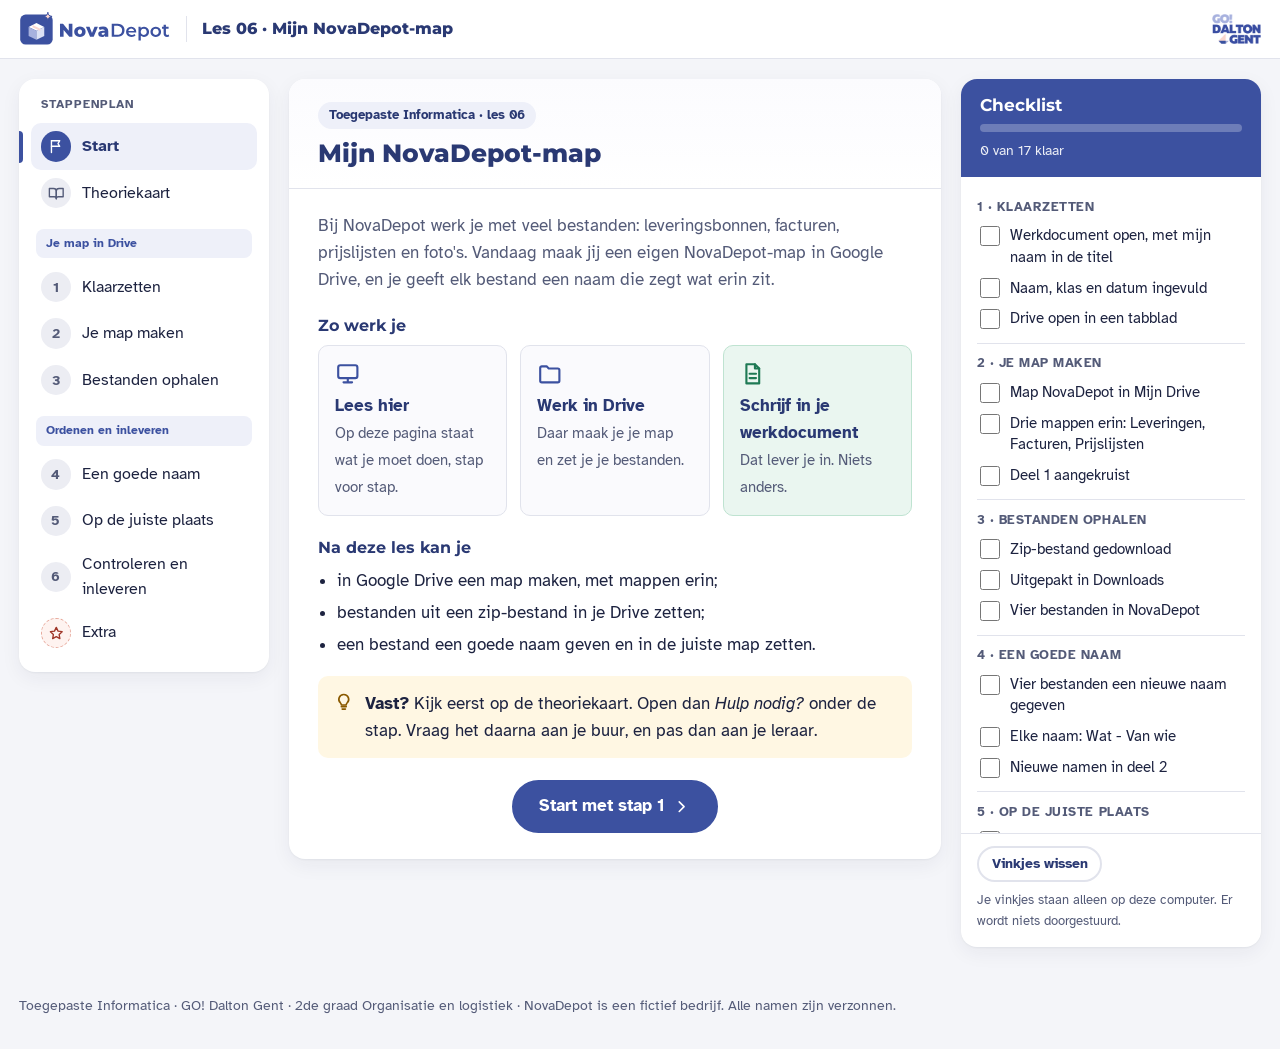
==== commit d79c3225: "Les 06: feedback van Jonas verwerkt (04-10-2026) - Stap 1: drive.google.com is een klikbare link (ni" ====
--- a/index.html
+++ b/index.html
@@ -133,7 +133,7 @@
               <ul>
                 <li><strong>Downloaden</strong>: klik op het zip-bestand › <span class="ui">Openen met</span> › <span class="ui">Openen in nieuw tabblad</span> › de pijl linksboven.</li>
                 <li><strong>Uitpakken</strong>: <span class="key">Windows</span> + <span class="key">E</span> › <span class="ui">Downloads</span> › rechtsklik › <span class="ui">Alles uitpakken…</span></li>
-                <li><strong>Uploaden</strong>: in Drive <span class="ui">Nieuw</span> › <span class="ui">Bestanden uploaden</span>.</li>
+                <li><strong>Uploaden</strong>: in Drive <span class="ui">Nieuw</span> › <span class="ui">Bestand uploaden</span>, en kies de bestanden uit de uitgepakte map.</li>
               </ul>
             </section>
 
@@ -210,7 +210,7 @@
             <ol class="todo">
               <li>Open je werkdocument <strong>WP1_Mijn-NovaDepot-map</strong>. Het staat in de opdracht, net als deze pagina.</li>
               <li>Vul bovenaan je <strong>naam</strong>, je <strong>klas</strong> en de <strong>datum</strong> in.</li>
-              <li>Open <strong>drive.google.com</strong> in een nieuw tabblad.</li>
+              <li>Open <a href="https://drive.google.com" target="_blank" rel="noopener">drive.google.com</a> in een nieuw tabblad.</li>
             </ol>
           </div>
           <details class="help"><summary><svg class="ic" aria-hidden="true"><use href="#i-help"/></svg> Hulp nodig?</summary>
@@ -237,7 +237,7 @@
           <div class="todo-box">
             <h3><svg class="ic" aria-hidden="true"><use href="#i-list"/></svg> Wat moet je doen?</h3>
             <ol class="todo">
-              <li>Klik in Drive links op <span class="ui">Mijn Drive</span>. Klik dan op <span class="ui">Nieuw</span> › <span class="ui">Map</span>.</li>
+              <li>Klik in Drive links op <span class="ui">Mijn Drive</span>. Klik dan op <span class="ui">Nieuw</span> › <span class="ui">Nieuwe map</span>.</li>
               <li>Typ <code>NovaDepot</code> en klik op <span class="ui">Maken</span>.</li>
               <li>Dubbelklik op je map <strong>NovaDepot</strong>. Nu ben je in die map.</li>
               <li>Maak daarin op dezelfde manier <strong>drie</strong> mappen: <code>Leveringen</code>, <code>Facturen</code> en <code>Prijslijsten</code>.</li>
@@ -254,7 +254,7 @@
                 </li>
               </ul>
             </div>
-            <figure class="shot" data-shot="stap2-nieuwe-map.png" data-caption="Nieuw › Map in Google Drive." data-alt="Het menu Nieuw in Google Drive, met Map."></figure>
+            <figure class="shot" data-shot="stap2-nieuwe-map.png" data-caption="1 Mijn Drive · 2 Nieuw · 3 Nieuwe map" data-alt="Links in Google Drive Mijn Drive en de knop Nieuw, rechts het menu van Nieuw met Nieuwe map. Rode kaders met de nummers 1, 2 en 3."></figure>
           </div>
           <details class="help"><summary><svg class="ic" aria-hidden="true"><use href="#i-help"/></svg> Hulp nodig?</summary>
             <div class="help-body">
@@ -286,7 +286,8 @@
               <li>Klik in de opdracht op <code>NovaDepot-bestanden.zip</code> en daarna rechtsboven op <span class="ui">Openen met</span> › <span class="ui">Openen in nieuw tabblad</span>.<span class="sub">In het nieuwe tabblad klik je linksboven op de pijl naar beneden (<span class="ui">Downloaden</span>).</span></li>
               <li>Open de <strong>Verkenner</strong> met <span class="key">Windows</span> + <span class="key">E</span> en klik links op <span class="ui">Downloads</span>.</li>
               <li>Klik met de rechtermuisknop op het zip-bestand › <span class="ui">Alles uitpakken…</span> en klik op <span class="ui">Uitpakken</span>.</li>
-              <li>Open in Drive je map <strong>NovaDepot</strong>. Klik op <span class="ui">Nieuw</span> › <span class="ui">Bestanden uploaden</span> en kies de vier bestanden uit de nieuwe map.<span class="sub">Alle vier tegelijk kiezen: <span class="key">Ctrl</span> + <span class="key">A</span>.</span></li>
+              <li>Open in Drive je map <strong>NovaDepot</strong>. Klik op <span class="ui">Nieuw</span> › <span class="ui">Bestand uploaden</span>.</li>
+              <li>Klik in het venster dat opent op <span class="ui">Downloads</span> en open de <strong>nieuwe map <code>NovaDepot-bestanden</code></strong>. Die map maakte het uitpakken. Kies <strong>niet</strong> het zip-bestand.<span class="sub">Selecteer de vier bestanden met <span class="key">Ctrl</span> + <span class="key">A</span> en druk op <span class="key">Enter</span>.</span></li>
             </ol>
             <figure class="shot" data-shot="stap3-uitpakken.png" data-caption="Rechtsklik op het zip-bestand › Alles uitpakken…" data-alt="Het rechtermuisknopmenu op het zip-bestand in de Verkenner, met Alles uitpakken."></figure>
           </div>
@@ -299,7 +300,7 @@
                 <figcaption>Klik op het zip-bestand › <span class="ui">Openen met</span> › <span class="ui">Openen in nieuw tabblad</span> › de pijl linksboven (<span class="ui">Downloaden</span>).</figcaption>
               </figure>
               <p>Zie je in Downloads alleen het zip-bestand? Dan is het uitpakken niet gelukt. Probeer het nog eens.</p>
-              <p>De vier bestanden staan in een nieuwe map met dezelfde naam als het zip-bestand. Open die map in het uploadvenster.</p>
+              <p>Staat er een zip-bestand in je map NovaDepot? Dan koos je het zip-bestand in plaats van de nieuwe map. Upload dan nog de vier bestanden uit de map <code>NovaDepot-bestanden</code>.</p>
             </div>
           </details>
           <p class="result"><svg class="ic" aria-hidden="true"><use href="#i-check-circle"/></svg><span><strong>Klaar als:</strong> in je map NovaDepot vier losse bestanden staan.</span></p>
@@ -342,10 +343,11 @@
             </ol>
             <figure class="shot" data-shot="stap4-naam-wijzigen.png" data-caption="Rechtsklik › Naam wijzigen." data-alt="Het rechtermuisknopmenu in Google Drive met Naam wijzigen."></figure>
           </div>
-          <div class="tip"><svg class="ic" aria-hidden="true"><use href="#i-bulb"/></svg><p><strong>Het eerste bestand deed je leraar voor:</strong> <code>Leveringsbon - Bakkerij Korstjes</code>. Het staat al in je werkdocument.</p></div>
+          <div class="tip"><svg class="ic" aria-hidden="true"><use href="#i-bulb"/></svg><p><strong>Kijk eerst naar het voorbeeld</strong> in rij 1 van je werkdocument: <code>Leveringsbon - Bakkerij Korstjes</code>. Geef dat bestand ook die naam in je Drive.</p></div>
           <details class="help"><summary><svg class="ic" aria-hidden="true"><use href="#i-help"/></svg> Hulp nodig? Tips per bestand</summary>
             <div class="help-body">
               <table class="mini">
+                <tr><td>Document zonder titel</td><td>Het voorbeeld uit rij 1 van je werkdocument.</td></tr>
                 <tr><td>factuur def nieuw (2)</td><td>Bovenaan staat <strong>FACTUUR</strong>, daaronder de naam van het bedrijf.</td></tr>
                 <tr><td>lijst</td><td>Kijk naar de eerste twee rijen van het rekenblad.</td></tr>
                 <tr><td>IMG_20261013…</td><td>Het is een <strong>foto</strong>. Het bedrijf staat op het etiket.</td></tr>
@@ -507,7 +509,7 @@
         <label class="cl-item"><input type="checkbox" id="c3c"><span>Vier bestanden in NovaDepot</span></label>
       </div>
       <div class="cl-group" data-step="4"><h3>4 · Een goede naam</h3>
-        <label class="cl-item"><input type="checkbox" id="c4a"><span>Drie bestanden een nieuwe naam gegeven</span></label>
+        <label class="cl-item"><input type="checkbox" id="c4a"><span>Vier bestanden een nieuwe naam gegeven</span></label>
         <label class="cl-item"><input type="checkbox" id="c4b"><span>Elke naam: Wat - Van wie</span></label>
         <label class="cl-item"><input type="checkbox" id="c4c"><span>Nieuwe namen in deel 2</span></label>
       </div>
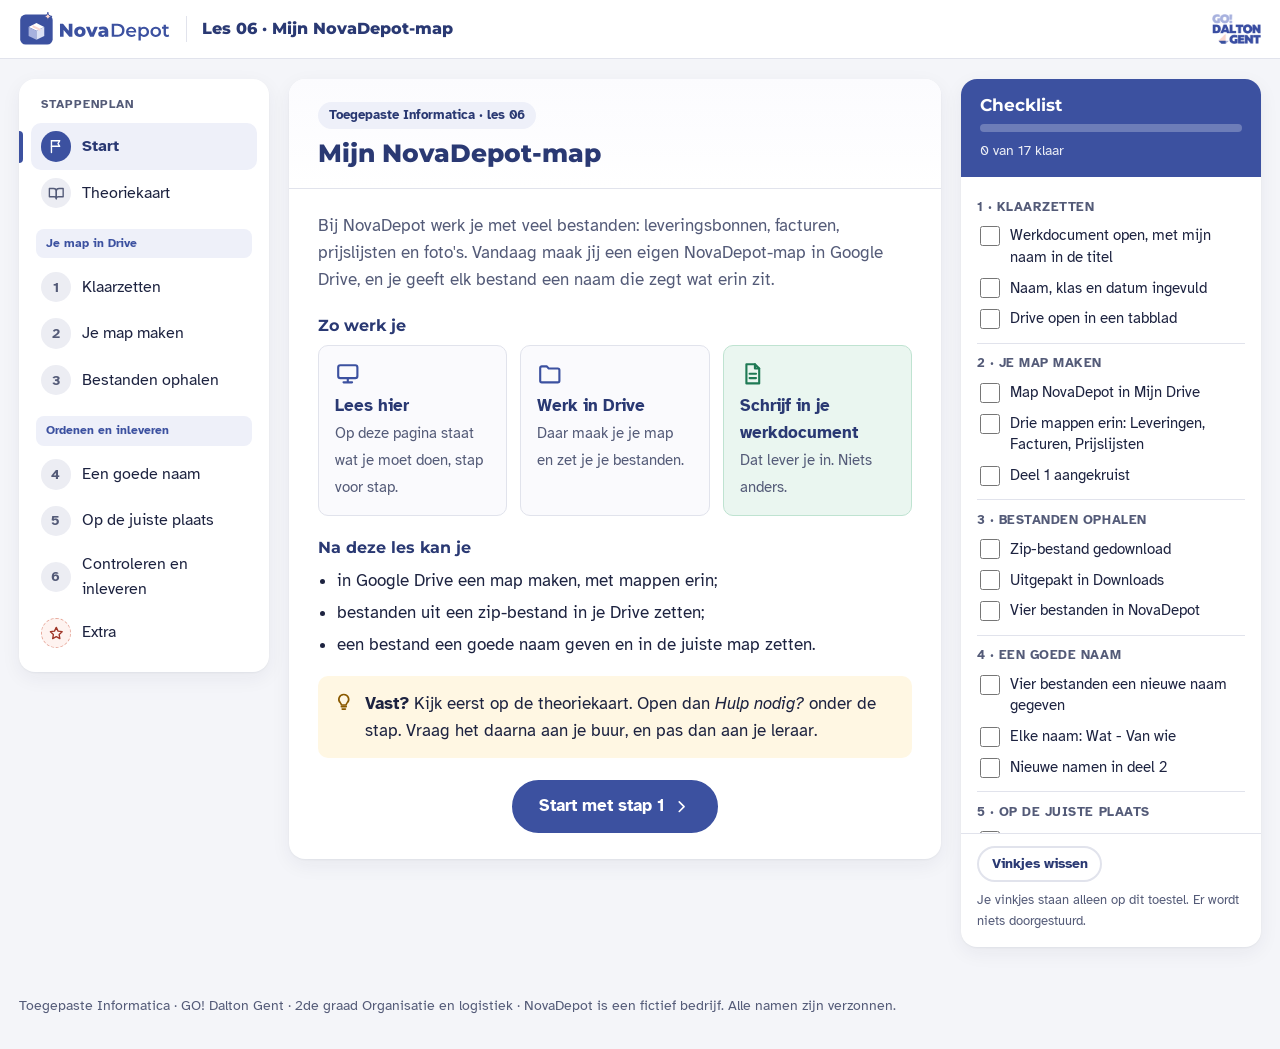
==== commit 9604904d: "Chromebook-versie voor de studie: app Bestanden, 2 vingers, filmpjes bij stap 4 en 5 De leerlingen m" ====
--- a/index.html
+++ b/index.html
@@ -3,6 +3,7 @@
 <head>
   <meta charset="UTF-8">
   <meta name="viewport" content="width=device-width, initial-scale=1">
+  <meta name="toestel" content="chromebook">
   <title>Les 06 · Mijn NovaDepot-map · NovaDepot</title>
   <link rel="icon" href="assets/novadepot-icon.svg" type="image/svg+xml">
   <link rel="stylesheet" href="css/style.css">
@@ -123,17 +124,17 @@
             <section class="t-card">
               <h3><svg class="ic" aria-hidden="true"><use href="#i-cloud"/></svg>Waar staat je bestand?</h3>
               <table class="t-rows">
-                <tr><th>Downloads</th><td>op <strong>deze computer</strong>. Niet in je Drive: thuis heb je het niet.</td></tr>
-                <tr><th>Google Drive</th><td>in de <strong>cloud</strong>. Op elke computer waarop je aanmeldt.</td></tr>
+                <tr><th>Downloads</th><td>op <strong>deze Chromebook</strong>. Niet in je Drive: thuis heb je het niet.</td></tr>
+                <tr><th>Google Drive</th><td>in de <strong>cloud</strong>. Op elk toestel waarop je aanmeldt.</td></tr>
               </table>
             </section>
 
             <section class="t-card">
               <h3><svg class="ic" aria-hidden="true"><use href="#i-download"/></svg>Van de opdracht naar Drive</h3>
               <ul>
-                <li><strong>Downloaden</strong>: klik op het zip-bestand › <span class="ui">Openen met</span> › <span class="ui">Openen in nieuw tabblad</span> › de pijl linksboven.</li>
-                <li><strong>Uitpakken</strong>: <span class="key">Windows</span> + <span class="key">E</span> › <span class="ui">Downloads</span> › rechtsklik › <span class="ui">Alles uitpakken…</span></li>
-                <li><strong>Uploaden</strong>: in Drive <span class="ui">Nieuw</span> › <span class="ui">Bestand uploaden</span>, en kies de bestanden uit de uitgepakte map.</li>
+                <li><strong>Downloaden</strong>: het zip-bestand zit in je opdracht in <strong>Google Classroom</strong>. Klik op de link in stap 3, en dan linksboven op de pijl.</li>
+                <li><strong>Uitpakken</strong>: app <span class="ui">Bestanden</span> › <span class="ui">Downloads</span> › 2 vingers op het zip-bestand › <span class="ui">Alles uitpakken</span>.</li>
+                <li><strong>Naar Drive</strong>: de nieuwe map openen, <span class="key">Ctrl</span> + <span class="key">A</span>, <span class="key">Ctrl</span> + <span class="key">C</span>. Links <span class="ui">Google Drive</span> › <span class="ui">Mijn Drive</span> › NovaDepot, <span class="key">Ctrl</span> + <span class="key">V</span>.</li>
               </ul>
             </section>
 
@@ -165,8 +166,9 @@
             <section class="t-card">
               <h3><svg class="ic" aria-hidden="true"><use href="#i-list"/></svg>Naam wijzigen en verplaatsen</h3>
               <ul>
-                <li>Rechtsklik op het bestand › <span class="ui">Naam wijzigen</span>.</li>
-                <li>Sleep het bestand naar een map. Of: rechtsklik › <span class="ui">Ordenen</span> › <span class="ui">Verplaatsen</span>.</li>
+                <li><strong>Rechtsklikken</strong> op een Chromebook: druk of tik met <strong>2 vingers</strong> op de touchpad. Of: houd <span class="key">Alt</span> ingedrukt en klik.</li>
+                <li>2 vingers op het bestand › <span class="ui">Naam wijzigen</span>. Typ de nieuwe naam <strong>en</strong> <code>.docx</code>.</li>
+                <li>2 vingers op het bestand › <span class="ui">Ordenen</span> › <span class="ui">Verplaatsen</span>.</li>
               </ul>
             </section>
 
@@ -176,8 +178,8 @@
                 <tr><th>map</th><td>een doos voor bestanden. In een map kunnen ook mappen zitten.</td></tr>
                 <tr><th>bestand</th><td>één document, rekenblad of foto</td></tr>
                 <tr><th>zip-bestand</th><td>één ingepakt bestand met meerdere bestanden erin</td></tr>
-                <tr><th>downloaden</th><td>een bestand van het internet naar deze computer halen</td></tr>
-                <tr><th>uploaden</th><td>een bestand van deze computer naar je Drive zetten</td></tr>
+                <tr><th>downloaden</th><td>een bestand van het internet naar deze Chromebook halen</td></tr>
+                <tr><th>uploaden</th><td>een bestand van deze Chromebook naar je Drive zetten</td></tr>
                 <tr><th>extensie</th><td>de letters na de punt, zoals <code>.docx</code>: welk soort bestand het is</td></tr>
               </table>
             </section>
@@ -275,32 +277,35 @@
     <section class="pane" id="pane-3" aria-labelledby="h-3">
       <article class="card">
         <header class="card-head">
-          <div class="tags"><span class="tag tag-step">Stap 3</span><span class="tag tag-where"><svg class="ic" aria-hidden="true"><use href="#i-monitor"/></svg> Verkenner</span><span class="tag tag-where"><svg class="ic" aria-hidden="true"><use href="#i-folder"/></svg> Drive</span></div>
+          <div class="tags"><span class="tag tag-step">Stap 3</span><span class="tag tag-where"><svg class="ic" aria-hidden="true"><use href="#i-monitor"/></svg> App Bestanden</span><span class="tag tag-where"><svg class="ic" aria-hidden="true"><use href="#i-folder"/></svg> Drive</span></div>
           <h2 id="h-3">Bestanden ophalen</h2>
         </header>
         <div class="card-body">
-          <p class="intro">Een collega liet vier bestanden achter. Ze zitten samen in één zip-bestand in de opdracht.</p>
+          <p class="intro">Een collega liet vier bestanden achter. Ze zitten samen in één zip-bestand, in je opdracht in <strong>Google Classroom</strong>.</p>
           <div class="todo-box">
             <h3><svg class="ic" aria-hidden="true"><use href="#i-list"/></svg> Wat moet je doen?</h3>
             <ol class="todo">
-              <li>Klik in de opdracht op <code>NovaDepot-bestanden.zip</code> en daarna rechtsboven op <span class="ui">Openen met</span> › <span class="ui">Openen in nieuw tabblad</span>.<span class="sub">In het nieuwe tabblad klik je linksboven op de pijl naar beneden (<span class="ui">Downloaden</span>).</span></li>
-              <li>Open de <strong>Verkenner</strong> met <span class="key">Windows</span> + <span class="key">E</span> en klik links op <span class="ui">Downloads</span>.</li>
-              <li>Klik met de rechtermuisknop op het zip-bestand › <span class="ui">Alles uitpakken…</span> en klik op <span class="ui">Uitpakken</span>.</li>
-              <li>Open in Drive je map <strong>NovaDepot</strong>. Klik op <span class="ui">Nieuw</span> › <span class="ui">Bestand uploaden</span>.</li>
-              <li>Klik in het venster dat opent op <span class="ui">Downloads</span> en open de <strong>nieuwe map <code>NovaDepot-bestanden</code></strong>. Die map maakte het uitpakken. Kies <strong>niet</strong> het zip-bestand.<span class="sub">Selecteer de vier bestanden met <span class="key">Ctrl</span> + <span class="key">A</span> en druk op <span class="key">Enter</span>.</span></li>
-            </ol>
-            <figure class="shot" data-shot="stap3-uitpakken.png" data-caption="Rechtsklik op het zip-bestand › Alles uitpakken…" data-alt="Het rechtermuisknopmenu op het zip-bestand in de Verkenner, met Alles uitpakken."></figure>
-          </div>
-          <div class="tip warn"><svg class="ic" aria-hidden="true"><use href="#i-alert"/></svg><p><strong>Downloads staat op deze computer, niet in je Drive.</strong> Thuis heb je die bestanden niet. Daarom zet je ze in Drive.</p></div>
+              <li>Het zip-bestand zit in je opdracht in <strong>Google Classroom</strong>. Klik op deze knop:<a class="btn btn-primary btn-dl" href="https://drive.google.com/file/d/1oKLn7CrS9FJmCB4vlU62fMw2MNg0Z2P_/view?usp=drive_web" target="_blank" rel="noopener"><svg class="ic" aria-hidden="true"><use href="#i-download"/></svg> NovaDepot-bestanden.zip</a><span class="sub">Er opent een nieuw tabblad. Klik daar linksboven op de pijl naar beneden (<span class="ui">Downloaden</span>).</span></li>
+              <li>Open de app <strong>Bestanden</strong>: klik in de hoek van het scherm op de <span class="ui">Launcher</span> en kies <span class="ui">Bestanden</span>. Klik links op <span class="ui">Downloads</span>.<span class="sub">Sneller: <span class="key">Shift</span> + <span class="key">Alt</span> + <span class="key">M</span>.</span></li>
+              <li>Klik met <strong>2 vingers</strong> op het zip-bestand › <span class="ui">Alles uitpakken</span>. Er komt een <strong>nieuwe map <code>NovaDepot-bestanden</code></strong>.<span class="sub">Klikken met 2 vingers is rechtsklikken. Of: houd <span class="key">Alt</span> ingedrukt en klik.</span></li>
+              <li>Open de nieuwe map <code>NovaDepot-bestanden</code>. Selecteer de vier bestanden met <span class="key">Ctrl</span> + <span class="key">A</span>. Kopieer ze met <span class="key">Ctrl</span> + <span class="key">C</span>.</li>
+              <li>Klik links op <span class="ui">Google Drive</span> › <span class="ui">Mijn Drive</span> › <strong>NovaDepot</strong>. Plak met <span class="key">Ctrl</span> + <span class="key">V</span>.<span class="sub">Kopieer <strong>niet</strong> het zip-bestand: alleen de vier bestanden uit de nieuwe map.</span></li>
+            </ol>
+            <figure class="shot" data-shot="stap3-uitpakken-chromebook.png" data-caption="In de app Bestanden: 2 vingers op het zip-bestand › Alles uitpakken." data-alt="De app Bestanden op een Chromebook met het menu op het zip-bestand en Alles uitpakken."></figure>
+            <figure class="shot" data-shot="stap3-google-drive-chromebook.png" data-caption="Links in de app Bestanden: Google Drive › Mijn Drive › NovaDepot." data-alt="De linkerkolom van de app Bestanden met Google Drive en Mijn Drive."></figure>
+          </div>
+          <div class="tip warn"><svg class="ic" aria-hidden="true"><use href="#i-alert"/></svg><p><strong>Downloads staat op deze Chromebook, niet in je Drive.</strong> Thuis heb je die bestanden niet, en een Chromebook ruimt Downloads soms zelf op. Daarom zet je ze in Drive.</p></div>
           <details class="help"><summary><svg class="ic" aria-hidden="true"><use href="#i-help"/></svg> Hulp nodig?</summary>
             <div class="help-body">
-              <p><strong>Lukt het downloaden niet?</strong> Bekijk dit filmpje van 20 seconden.</p>
+              <p><strong>Werkt de link niet?</strong> Ga naar het tabblad van <strong>Google Classroom</strong> en open de opdracht <em>Werkplek 1 — Mijn NovaDepot-map</em>. Klik daar op het zip-bestand. Dit filmpje van 20 seconden toont de rest.</p>
               <figure class="help-video">
                 <video src="assets/video/zip-downloaden.mp4" poster="assets/video/zip-downloaden.jpg" controls muted playsinline preload="none"></video>
                 <figcaption>Klik op het zip-bestand › <span class="ui">Openen met</span> › <span class="ui">Openen in nieuw tabblad</span> › de pijl linksboven (<span class="ui">Downloaden</span>).</figcaption>
               </figure>
               <p>Zie je in Downloads alleen het zip-bestand? Dan is het uitpakken niet gelukt. Probeer het nog eens.</p>
-              <p>Staat er een zip-bestand in je map NovaDepot? Dan koos je het zip-bestand in plaats van de nieuwe map. Upload dan nog de vier bestanden uit de map <code>NovaDepot-bestanden</code>.</p>
+              <p>Staat het zip-bestand links als een aparte map? Dan dubbelklikte je erop. Klik ernaast op <span class="ui">Uitwerpen</span> en probeer opnieuw met 2 vingers › <span class="ui">Alles uitpakken</span>.</p>
+              <p>Staat er een zip-bestand in je map NovaDepot? Dan kopieerde je het zip-bestand. Kopieer nog de vier bestanden uit de map <code>NovaDepot-bestanden</code>.</p>
+              <p>Zie je links geen <span class="ui">Google Drive</span>? Open dan in Drive je map NovaDepot › <span class="ui">Nieuw</span> › <span class="ui">Bestand uploaden</span>, en kies de vier bestanden uit <span class="ui">Downloads</span> › <code>NovaDepot-bestanden</code>.</p>
             </div>
           </details>
           <p class="result"><svg class="ic" aria-hidden="true"><use href="#i-check-circle"/></svg><span><strong>Klaar als:</strong> in je map NovaDepot vier losse bestanden staan.</span></p>
@@ -337,11 +342,14 @@
             <h3><svg class="ic" aria-hidden="true"><use href="#i-list"/></svg> Wat moet je doen? Voor elk bestand:</h3>
             <ol class="todo">
               <li>Dubbelklik op het bestand. Lees bovenaan <strong>wat</strong> het is en <strong>van wie</strong>. Sluit het.</li>
-              <li>Klik met de rechtermuisknop op het bestand › <span class="ui">Naam wijzigen</span>.</li>
-              <li>Typ de nieuwe naam: <strong>Wat - Van wie</strong>. Laat <code>.docx</code>, <code>.xlsx</code> of <code>.png</code> achteraan staan.</li>
-              <li>Schrijf de nieuwe naam in <strong>deel 2</strong> van je werkdocument.</li>
-            </ol>
-            <figure class="shot" data-shot="stap4-naam-wijzigen.png" data-caption="Rechtsklik › Naam wijzigen." data-alt="Het rechtermuisknopmenu in Google Drive met Naam wijzigen."></figure>
+              <li>Klik met <strong>2 vingers</strong> op het bestand › <span class="ui">Naam wijzigen</span>.</li>
+              <li>Typ de nieuwe naam: <strong>Wat - Van wie</strong>. Typ er dan <code>.docx</code>, <code>.xlsx</code> of <code>.png</code> achter.<span class="sub">De oude naam staat helemaal in het blauw. Wat je typt, komt in de plaats, ook van <code>.docx</code>. Daarom typ je die er zelf weer achter.</span></li>
+              <li>Klik op <span class="ui">OK</span>. Schrijf de nieuwe naam in <strong>deel 2</strong> van je werkdocument.</li>
+            </ol>
+            <figure class="clip">
+              <video src="assets/video/stap4-naam-wijzigen.mp4" poster="assets/video/stap4-naam-wijzigen.jpg" autoplay loop muted playsinline controls preload="metadata" aria-label="Filmpje: met 2 vingers op het bestand, Naam wijzigen, de nieuwe naam typen met .docx erachter, OK."></video>
+              <figcaption>Filmpje van 12 seconden. De nummers horen bij de stappen hierboven.</figcaption>
+            </figure>
           </div>
           <div class="tip"><svg class="ic" aria-hidden="true"><use href="#i-bulb"/></svg><p><strong>Kijk eerst naar het voorbeeld</strong> in rij 1 van je werkdocument: <code>Leveringsbon - Bakkerij Korstjes</code>. Geef dat bestand ook die naam in je Drive.</p></div>
           <details class="help"><summary><svg class="ic" aria-hidden="true"><use href="#i-help"/></svg> Hulp nodig? Tips per bestand</summary>
@@ -352,6 +360,7 @@
                 <tr><td>lijst</td><td>Kijk naar de eerste twee rijen van het rekenblad.</td></tr>
                 <tr><td>IMG_20261013…</td><td>Het is een <strong>foto</strong>. Het bedrijf staat op het etiket.</td></tr>
               </table>
+              <p>Is <code>.docx</code> weg? Klik opnieuw met 2 vingers › <span class="ui">Naam wijzigen</span> en typ <code>.docx</code> erachter.</p>
               <p>Zie je <span class="ui">Naam wijzigen</span> niet? Klik één keer op het bestand en dan onder de zoekbalk op <span class="ui">Meer acties</span>.</p>
             </div>
           </details>
@@ -376,7 +385,9 @@
           <div class="todo-box">
             <h3><svg class="ic" aria-hidden="true"><use href="#i-list"/></svg> Wat moet je doen?</h3>
             <ol class="todo">
-              <li>Sleep een bestand naar de juiste map.<span class="sub">Of: rechtsklik › <span class="ui">Ordenen</span> › <span class="ui">Verplaatsen</span>, kies de map en klik op <span class="ui">Verplaatsen</span>.</span></li>
+              <li>Klik met <strong>2 vingers</strong> op een bestand › <span class="ui">Ordenen</span> › <span class="ui">Verplaatsen</span>.</li>
+              <li>Klik naast <em>Huidige locatie</em> op <strong>NovaDepot</strong>. Nu zie je je drie mappen.<span class="sub">Bovenaan staat eerst <em>Voorgesteld</em>, met andere mappen. Die heb je niet nodig.</span></li>
+              <li>Kies de juiste map en klik op <span class="ui">Verplaatsen</span>.</li>
               <li>Doe dat voor alle vier de bestanden. Kijk in de tabel hieronder.</li>
               <li>Vul in deel 2 van je werkdocument de kolom <em>In welke map?</em> in.</li>
             </ol>
@@ -386,11 +397,15 @@
               <tr><td>Facturen</td><td>facturen: wat NovaDepot moet betalen</td></tr>
               <tr><td>Prijslijsten</td><td>de prijslijsten van leveranciers</td></tr>
             </table>
-            <figure class="shot" data-shot="stap5-verplaatsen.png" data-caption="Rechtsklik › Ordenen › Verplaatsen." data-alt="Het menu Ordenen in Google Drive met Verplaatsen."></figure>
+            <figure class="clip">
+              <video src="assets/video/stap5-verplaatsen.mp4" poster="assets/video/stap5-verplaatsen.jpg" autoplay loop muted playsinline controls preload="metadata" aria-label="Filmpje: met 2 vingers op het bestand, Ordenen, Verplaatsen, NovaDepot, de map Leveringen, Verplaatsen."></video>
+              <figcaption>Filmpje van 13 seconden. De nummers horen bij de stappen hierboven.</figcaption>
+            </figure>
           </div>
           <details class="help"><summary><svg class="ic" aria-hidden="true"><use href="#i-help"/></svg> Hulp nodig?</summary>
             <div class="help-body">
               <p>Een bestand in de verkeerde map? Open die map en verplaats het opnieuw.</p>
+              <p>Slepen mag ook: klik op het bestand, houd ingedrukt en sleep het naar de map.</p>
               <p>Bovenaan staat <em>Mijn Drive › NovaDepot › …</em>. Klik op <em>NovaDepot</em> om terug te gaan.</p>
             </div>
           </details>
@@ -414,11 +429,11 @@
           <p class="intro">Bijna klaar. Test eerst of je het onthouden hebt. Er wordt niets bewaard.</p>
 
           <div class="quiz">
-            <div class="quiz-q" data-ok="Juist. Uitpakken gebeurt op de computer zelf, in Downloads." data-nok="Nog niet. Denk aan stap 3.">
+            <div class="quiz-q" data-ok="Juist. Uitpakken gebeurt op de Chromebook zelf, in Downloads." data-nok="Nog niet. Denk aan stap 3.">
               <p>1. Je pakt een zip-bestand uit. Waar staan de bestanden dan?</p>
               <div class="opts">
                 <button type="button">In Google Drive</button>
-                <button type="button" data-right>In Downloads, op deze computer</button>
+                <button type="button" data-right>In Downloads, op deze Chromebook</button>
                 <button type="button">In de opdracht</button>
               </div>
               <p class="feedback" role="status"></p>
@@ -472,8 +487,8 @@
           <div class="todo-box">
             <h3><svg class="ic" aria-hidden="true"><use href="#i-list"/></svg> Wat kan je doen?</h3>
             <ol class="todo">
-              <li><strong>Een kleur.</strong> Klik met de rechtermuisknop op je map NovaDepot › <span class="ui">Ordenen</span> › <span class="ui">Kleur van map</span>.</li>
-              <li><strong>Een ster.</strong> Klik met de rechtermuisknop op je map › <span class="ui">Ordenen</span> › <span class="ui">Toevoegen aan Met ster</span>. Links vind je ze terug bij <em>Met ster</em>.</li>
+              <li><strong>Een kleur.</strong> Klik met 2 vingers op je map NovaDepot › <span class="ui">Ordenen</span> › <span class="ui">Kleur van map</span>.</li>
+              <li><strong>Een ster.</strong> Klik met 2 vingers op je map › <span class="ui">Ordenen</span> › <span class="ui">Toevoegen aan Met ster</span>. Links vind je ze terug bij <em>Met ster</em>.</li>
             </ol>
           </div>
         </div>
@@ -526,7 +541,7 @@
     <div class="cl-foot">
       <button class="btn cl-toggle" type="button" id="clToggle" aria-expanded="false">Toon alles</button>
       <button class="btn" type="button" id="btnReset">Vinkjes wissen</button>
-      <p class="cl-note">Je vinkjes staan alleen op deze computer. Er wordt niets doorgestuurd.</p>
+      <p class="cl-note">Je vinkjes staan alleen op dit toestel. Er wordt niets doorgestuurd.</p>
     </div>
   </aside>
 </div>
--- a/css/style.css
+++ b/css/style.css
@@ -147,6 +147,8 @@
   display: flex; align-items: center; justify-content: center;
 }
 .todo .sub { display: block; color: var(--muted); font-size: .93rem; margin-top: .2rem; }
+/* knop naar een bestand in een stap (stap 3: het zip-bestand uit de opdracht), op een eigen regel */
+.todo .btn-dl { display: flex; width: fit-content; margin: .45rem 0 .15rem; }
 
 /* Eén tip per stap */
 .tip { display: flex; gap: .7rem; align-items: flex-start; background: var(--tip-soft); border-radius: var(--radius-sm); padding: .85rem 1rem; margin-top: 1.1rem; }
@@ -205,6 +207,11 @@
 .help-video video { width: 100%; max-width: 640px; height: auto; display: block; background: #000;
   border: 1px solid var(--line); border-radius: var(--radius-sm); }
 .help-video figcaption { font-size: .88rem; color: var(--muted); margin-top: .3rem; }
+/* instructiefilmpje bij een stap: speelt vanzelf, zonder geluid, en herhaalt zich */
+.clip { margin: 1rem 0 0; }
+.clip video { width: 100%; max-width: 760px; height: auto; display: block; background: #fff;
+  border: 1px solid var(--line); border-radius: var(--radius-sm); }
+.clip figcaption { font-size: .88rem; color: var(--muted); margin-top: .3rem; }
 
 /* ---------- Startpagina ---------- */
 .werkwijze { display: grid; grid-template-columns: repeat(3, minmax(0, 1fr)); gap: .8rem; margin: 0 0 .4rem; }
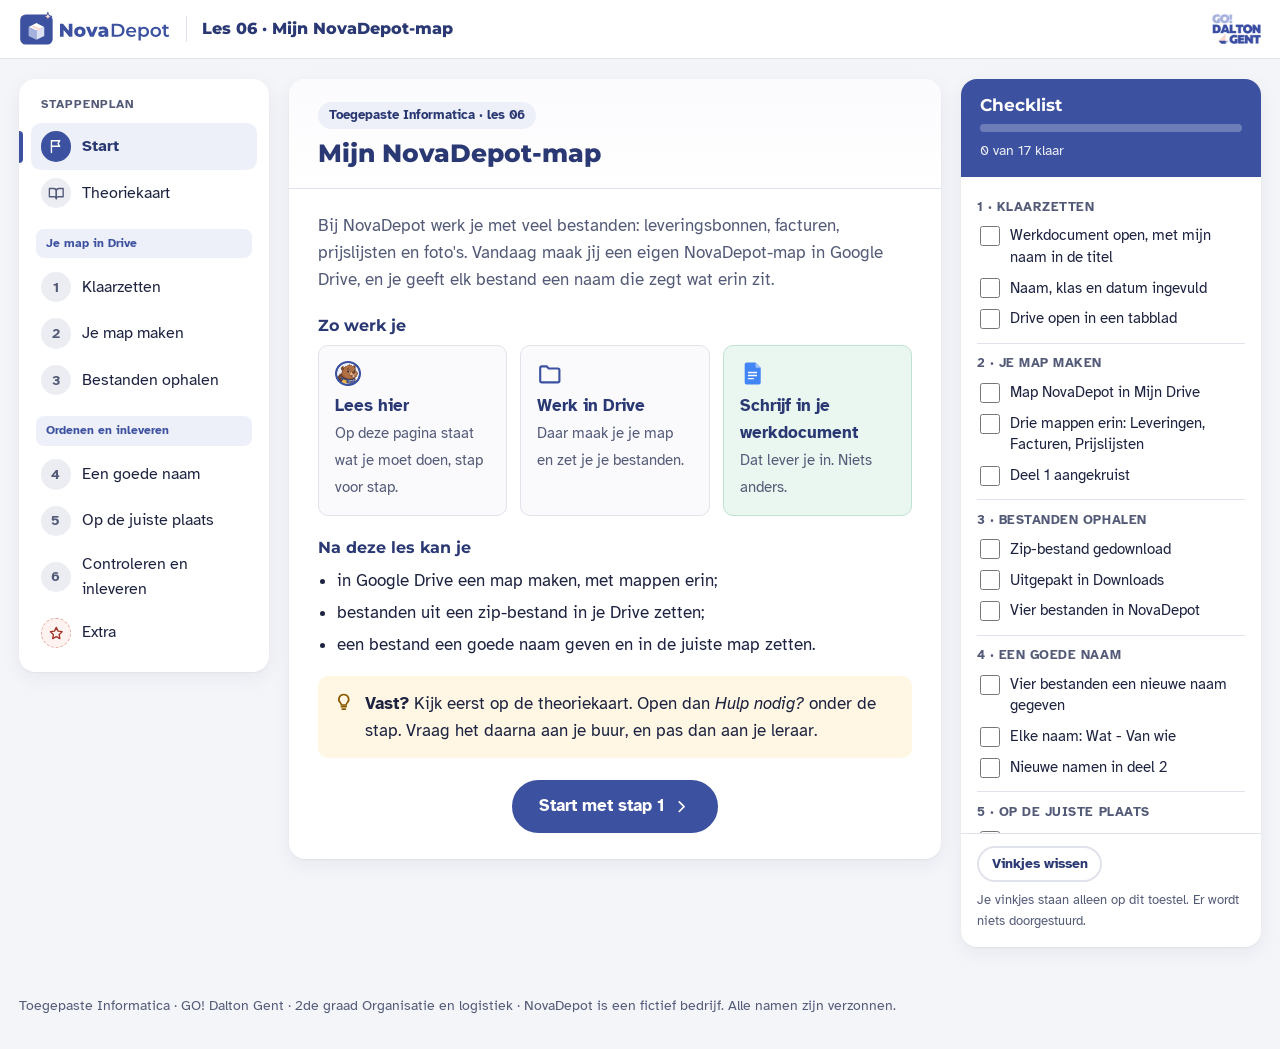
==== commit 87c628d2: "Logo's voor de opdracht (Classroom), het werkdocument (Google Documenten) en de lespagina (Dalton) C" ====
--- a/index.html
+++ b/index.html
@@ -82,9 +82,9 @@
 
           <h2 class="sec">Zo werk je</h2>
           <div class="werkwijze">
-            <div class="werk-tegel"><svg class="ic" aria-hidden="true"><use href="#i-monitor"/></svg><strong>Lees hier</strong><span>Op deze pagina staat wat je moet doen, stap voor stap.</span></div>
+            <div class="werk-tegel"><img class="logo" src="assets/logos/lespagina.webp" alt=""><strong>Lees hier</strong><span>Op deze pagina staat wat je moet doen, stap voor stap.</span></div>
             <div class="werk-tegel"><svg class="ic" aria-hidden="true"><use href="#i-folder"/></svg><strong>Werk in Drive</strong><span>Daar maak je je map en zet je je bestanden.</span></div>
-            <div class="werk-tegel inleveren"><svg class="ic" aria-hidden="true"><use href="#i-doc"/></svg><strong>Schrijf in je werkdocument</strong><span>Dat lever je in. Niets anders.</span></div>
+            <div class="werk-tegel inleveren"><img class="logo" src="assets/logos/docs.svg" alt=""><strong>Schrijf in je werkdocument</strong><span>Dat lever je in. Niets anders.</span></div>
           </div>
 
           <h2 class="sec">Na deze les kan je</h2>
@@ -132,7 +132,7 @@
             <section class="t-card">
               <h3><svg class="ic" aria-hidden="true"><use href="#i-download"/></svg>Van de opdracht naar Drive</h3>
               <ul>
-                <li><strong>Downloaden</strong>: het zip-bestand zit in je opdracht in <strong>Google Classroom</strong>. Klik op de link in stap 3, en dan linksboven op de pijl.</li>
+                <li><strong>Downloaden</strong>: het zip-bestand zit in je opdracht in <strong class="met-logo"><img class="logo" src="assets/logos/classroom.svg" alt="">Google Classroom</strong>. Klik op de link in stap 3, en dan linksboven op de pijl.</li>
                 <li><strong>Uitpakken</strong>: app <span class="ui">Bestanden</span> › <span class="ui">Downloads</span> › 2 vingers op het zip-bestand › <span class="ui">Alles uitpakken</span>.</li>
                 <li><strong>Naar Drive</strong>: de nieuwe map openen, <span class="key">Ctrl</span> + <span class="key">A</span>, <span class="key">Ctrl</span> + <span class="key">C</span>. Links <span class="ui">Google Drive</span> › <span class="ui">Mijn Drive</span> › NovaDepot, <span class="key">Ctrl</span> + <span class="key">V</span>.</li>
               </ul>
@@ -202,7 +202,7 @@
     <section class="pane" id="pane-1" aria-labelledby="h-1">
       <article class="card">
         <header class="card-head">
-          <div class="tags"><span class="tag tag-step">Stap 1</span><span class="tag tag-where"><svg class="ic" aria-hidden="true"><use href="#i-doc"/></svg> Werkdocument</span><span class="tag tag-where"><svg class="ic" aria-hidden="true"><use href="#i-folder"/></svg> Drive</span></div>
+          <div class="tags"><span class="tag tag-step">Stap 1</span><span class="tag tag-where"><img class="logo" src="assets/logos/docs.svg" alt=""> Werkdocument</span><span class="tag tag-where"><svg class="ic" aria-hidden="true"><use href="#i-folder"/></svg> Drive</span></div>
           <h2 id="h-1">Klaarzetten</h2>
         </header>
         <div class="card-body">
@@ -231,7 +231,7 @@
     <section class="pane" id="pane-2" aria-labelledby="h-2">
       <article class="card">
         <header class="card-head">
-          <div class="tags"><span class="tag tag-step">Stap 2</span><span class="tag tag-where"><svg class="ic" aria-hidden="true"><use href="#i-folder"/></svg> Drive</span><span class="tag tag-where"><svg class="ic" aria-hidden="true"><use href="#i-doc"/></svg> Werkdocument, deel 1</span></div>
+          <div class="tags"><span class="tag tag-step">Stap 2</span><span class="tag tag-where"><svg class="ic" aria-hidden="true"><use href="#i-folder"/></svg> Drive</span><span class="tag tag-where"><img class="logo" src="assets/logos/docs.svg" alt=""> Werkdocument, deel 1</span></div>
           <h2 id="h-2">Je map maken</h2>
         </header>
         <div class="card-body">
@@ -281,11 +281,11 @@
           <h2 id="h-3">Bestanden ophalen</h2>
         </header>
         <div class="card-body">
-          <p class="intro">Een collega liet vier bestanden achter. Ze zitten samen in één zip-bestand, in je opdracht in <strong>Google Classroom</strong>.</p>
+          <p class="intro">Een collega liet vier bestanden achter. Ze zitten samen in één zip-bestand, in je opdracht in <strong class="met-logo"><img class="logo" src="assets/logos/classroom.svg" alt="">Google Classroom</strong>.</p>
           <div class="todo-box">
             <h3><svg class="ic" aria-hidden="true"><use href="#i-list"/></svg> Wat moet je doen?</h3>
             <ol class="todo">
-              <li>Het zip-bestand zit in je opdracht in <strong>Google Classroom</strong>. Klik op deze knop:<a class="btn btn-primary btn-dl" href="https://drive.google.com/file/d/1oKLn7CrS9FJmCB4vlU62fMw2MNg0Z2P_/view?usp=drive_web" target="_blank" rel="noopener"><svg class="ic" aria-hidden="true"><use href="#i-download"/></svg> NovaDepot-bestanden.zip</a><span class="sub">Er opent een nieuw tabblad. Klik daar linksboven op de pijl naar beneden (<span class="ui">Downloaden</span>).</span></li>
+              <li>Het zip-bestand zit in je opdracht in <strong class="met-logo"><img class="logo" src="assets/logos/classroom.svg" alt="">Google Classroom</strong>. Klik op deze knop:<a class="btn btn-primary btn-dl" href="https://drive.google.com/file/d/1oKLn7CrS9FJmCB4vlU62fMw2MNg0Z2P_/view?usp=drive_web" target="_blank" rel="noopener"><svg class="ic" aria-hidden="true"><use href="#i-download"/></svg> NovaDepot-bestanden.zip</a><span class="sub">Er opent een nieuw tabblad. Klik daar linksboven op de pijl naar beneden (<span class="ui">Downloaden</span>).</span></li>
               <li>Open de app <strong>Bestanden</strong>: klik in de hoek van het scherm op de <span class="ui">Launcher</span> en kies <span class="ui">Bestanden</span>. Klik links op <span class="ui">Downloads</span>.<span class="sub">Sneller: <span class="key">Shift</span> + <span class="key">Alt</span> + <span class="key">M</span>.</span></li>
               <li>Klik met <strong>2 vingers</strong> op het zip-bestand › <span class="ui">Alles uitpakken</span>. Er komt een <strong>nieuwe map <code>NovaDepot-bestanden</code></strong>.<span class="sub">Klikken met 2 vingers is rechtsklikken. Of: houd <span class="key">Alt</span> ingedrukt en klik.</span></li>
               <li>Open de nieuwe map <code>NovaDepot-bestanden</code>. Selecteer de vier bestanden met <span class="key">Ctrl</span> + <span class="key">A</span>. Kopieer ze met <span class="key">Ctrl</span> + <span class="key">C</span>.</li>
@@ -297,7 +297,7 @@
           <div class="tip warn"><svg class="ic" aria-hidden="true"><use href="#i-alert"/></svg><p><strong>Downloads staat op deze Chromebook, niet in je Drive.</strong> Thuis heb je die bestanden niet, en een Chromebook ruimt Downloads soms zelf op. Daarom zet je ze in Drive.</p></div>
           <details class="help"><summary><svg class="ic" aria-hidden="true"><use href="#i-help"/></svg> Hulp nodig?</summary>
             <div class="help-body">
-              <p><strong>Werkt de link niet?</strong> Ga naar het tabblad van <strong>Google Classroom</strong> en open de opdracht <em>Werkplek 1 — Mijn NovaDepot-map</em>. Klik daar op het zip-bestand. Dit filmpje van 20 seconden toont de rest.</p>
+              <p><strong>Werkt de link niet?</strong> Ga naar het tabblad van <strong class="met-logo"><img class="logo" src="assets/logos/classroom.svg" alt="">Google Classroom</strong> en open de opdracht <em>Werkplek 1 — Mijn NovaDepot-map</em>. Klik daar op het zip-bestand. Dit filmpje van 20 seconden toont de rest.</p>
               <figure class="help-video">
                 <video src="assets/video/zip-downloaden.mp4" poster="assets/video/zip-downloaden.jpg" controls muted playsinline preload="none"></video>
                 <figcaption>Klik op het zip-bestand › <span class="ui">Openen met</span> › <span class="ui">Openen in nieuw tabblad</span> › de pijl linksboven (<span class="ui">Downloaden</span>).</figcaption>
@@ -321,7 +321,7 @@
     <section class="pane" id="pane-4" aria-labelledby="h-4">
       <article class="card">
         <header class="card-head">
-          <div class="tags"><span class="tag tag-step">Stap 4</span><span class="tag tag-where"><svg class="ic" aria-hidden="true"><use href="#i-folder"/></svg> Drive</span><span class="tag tag-where"><svg class="ic" aria-hidden="true"><use href="#i-doc"/></svg> Werkdocument, deel 2</span></div>
+          <div class="tags"><span class="tag tag-step">Stap 4</span><span class="tag tag-where"><svg class="ic" aria-hidden="true"><use href="#i-folder"/></svg> Drive</span><span class="tag tag-where"><img class="logo" src="assets/logos/docs.svg" alt=""> Werkdocument, deel 2</span></div>
           <h2 id="h-4">Een goede naam</h2>
         </header>
         <div class="card-body">
@@ -377,7 +377,7 @@
     <section class="pane" id="pane-5" aria-labelledby="h-5">
       <article class="card">
         <header class="card-head">
-          <div class="tags"><span class="tag tag-step">Stap 5</span><span class="tag tag-where"><svg class="ic" aria-hidden="true"><use href="#i-folder"/></svg> Drive</span><span class="tag tag-where"><svg class="ic" aria-hidden="true"><use href="#i-doc"/></svg> Werkdocument, deel 2</span></div>
+          <div class="tags"><span class="tag tag-step">Stap 5</span><span class="tag tag-where"><svg class="ic" aria-hidden="true"><use href="#i-folder"/></svg> Drive</span><span class="tag tag-where"><img class="logo" src="assets/logos/docs.svg" alt=""> Werkdocument, deel 2</span></div>
           <h2 id="h-5">Op de juiste plaats</h2>
         </header>
         <div class="card-body">
@@ -422,7 +422,7 @@
     <section class="pane" id="pane-6" aria-labelledby="h-6">
       <article class="card">
         <header class="card-head">
-          <div class="tags"><span class="tag tag-step">Stap 6</span><span class="tag tag-where"><svg class="ic" aria-hidden="true"><use href="#i-send"/></svg> Opdracht</span><span class="tag tag-where"><svg class="ic" aria-hidden="true"><use href="#i-doc"/></svg> Werkdocument, deel 3</span></div>
+          <div class="tags"><span class="tag tag-step">Stap 6</span><span class="tag tag-where"><svg class="ic" aria-hidden="true"><use href="#i-send"/></svg> Opdracht</span><span class="tag tag-where"><img class="logo" src="assets/logos/docs.svg" alt=""> Werkdocument, deel 3</span></div>
           <h2 id="h-6">Controleren en inleveren</h2>
         </header>
         <div class="card-body">
--- a/css/style.css
+++ b/css/style.css
@@ -335,3 +335,17 @@
   .t-grid, .werkwijze { grid-template-columns: minmax(0, 1fr); }
   .brand-lesson, .dalton-mark { display: none; }
 }
+
+/* ==========================================================================
+   Logo's (sinds 11-10-2026, _afspraken/vormgeving-en-techniek.md): Classroom = de opdracht,
+   Google Documenten = het werkdocument, de bever in een navy rondje = de lespagina.
+   Gebruik: <img class="logo" src="assets/logos/…" alt=""> naast de tekst die het al zegt.
+   ========================================================================== */
+.logo { width: 1.15em; height: 1.15em; flex-shrink: 0; vertical-align: -.2em; object-fit: contain; }
+.mock .logo { width: .95rem; height: .95rem; }
+.mo-titel .logo { margin-right: .3rem; vertical-align: -.15rem; }
+.werk-tegel .logo { width: 1.6rem; height: 1.6rem; margin-bottom: .35rem; display: block; }
+.nodig-naam .logo { margin-right: .35rem; }
+.tt-tab .logo { width: 14px; height: 14px; }
+.met-logo { white-space: nowrap; }
+.met-logo .logo { margin-right: .25em; }
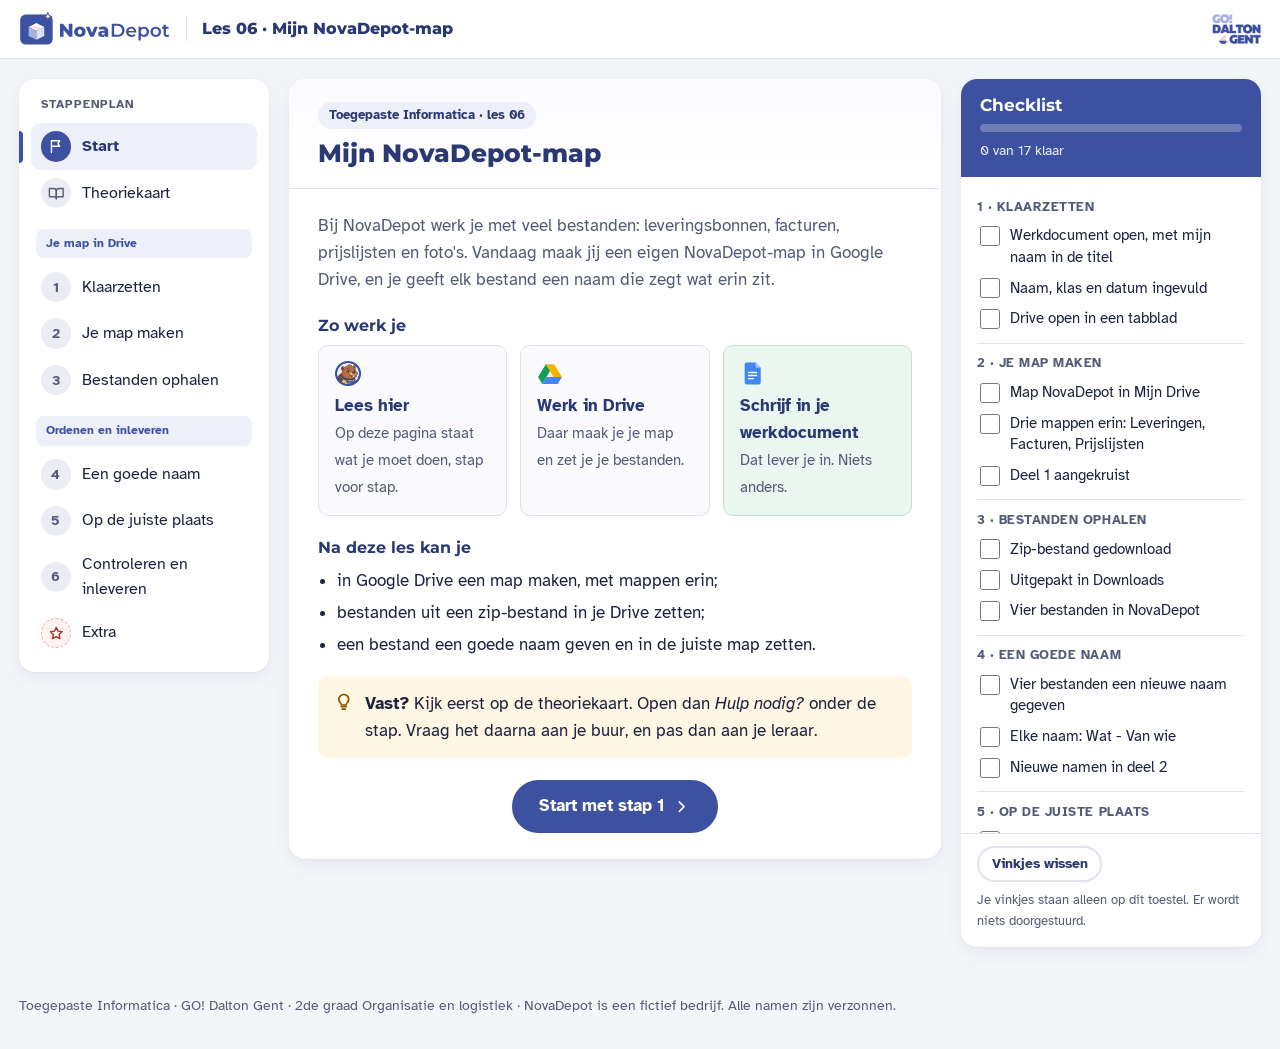
==== commit d96d1f28: "Drive-logo bij de verwijzingen naar Google Drive Co-Authored-By: Claude Opus 5.5 <noreply@anthropic." ====
--- a/index.html
+++ b/index.html
@@ -83,7 +83,7 @@
           <h2 class="sec">Zo werk je</h2>
           <div class="werkwijze">
             <div class="werk-tegel"><img class="logo" src="assets/logos/lespagina.webp" alt=""><strong>Lees hier</strong><span>Op deze pagina staat wat je moet doen, stap voor stap.</span></div>
-            <div class="werk-tegel"><svg class="ic" aria-hidden="true"><use href="#i-folder"/></svg><strong>Werk in Drive</strong><span>Daar maak je je map en zet je je bestanden.</span></div>
+            <div class="werk-tegel"><img class="logo" src="assets/logos/drive.svg" alt=""><strong>Werk in Drive</strong><span>Daar maak je je map en zet je je bestanden.</span></div>
             <div class="werk-tegel inleveren"><img class="logo" src="assets/logos/docs.svg" alt=""><strong>Schrijf in je werkdocument</strong><span>Dat lever je in. Niets anders.</span></div>
           </div>
 
@@ -202,7 +202,7 @@
     <section class="pane" id="pane-1" aria-labelledby="h-1">
       <article class="card">
         <header class="card-head">
-          <div class="tags"><span class="tag tag-step">Stap 1</span><span class="tag tag-where"><img class="logo" src="assets/logos/docs.svg" alt=""> Werkdocument</span><span class="tag tag-where"><svg class="ic" aria-hidden="true"><use href="#i-folder"/></svg> Drive</span></div>
+          <div class="tags"><span class="tag tag-step">Stap 1</span><span class="tag tag-where"><img class="logo" src="assets/logos/docs.svg" alt=""> Werkdocument</span><span class="tag tag-where"><img class="logo" src="assets/logos/drive.svg" alt=""> Drive</span></div>
           <h2 id="h-1">Klaarzetten</h2>
         </header>
         <div class="card-body">
@@ -231,7 +231,7 @@
     <section class="pane" id="pane-2" aria-labelledby="h-2">
       <article class="card">
         <header class="card-head">
-          <div class="tags"><span class="tag tag-step">Stap 2</span><span class="tag tag-where"><svg class="ic" aria-hidden="true"><use href="#i-folder"/></svg> Drive</span><span class="tag tag-where"><img class="logo" src="assets/logos/docs.svg" alt=""> Werkdocument, deel 1</span></div>
+          <div class="tags"><span class="tag tag-step">Stap 2</span><span class="tag tag-where"><img class="logo" src="assets/logos/drive.svg" alt=""> Drive</span><span class="tag tag-where"><img class="logo" src="assets/logos/docs.svg" alt=""> Werkdocument, deel 1</span></div>
           <h2 id="h-2">Je map maken</h2>
         </header>
         <div class="card-body">
@@ -277,7 +277,7 @@
     <section class="pane" id="pane-3" aria-labelledby="h-3">
       <article class="card">
         <header class="card-head">
-          <div class="tags"><span class="tag tag-step">Stap 3</span><span class="tag tag-where"><svg class="ic" aria-hidden="true"><use href="#i-monitor"/></svg> App Bestanden</span><span class="tag tag-where"><svg class="ic" aria-hidden="true"><use href="#i-folder"/></svg> Drive</span></div>
+          <div class="tags"><span class="tag tag-step">Stap 3</span><span class="tag tag-where"><svg class="ic" aria-hidden="true"><use href="#i-monitor"/></svg> App Bestanden</span><span class="tag tag-where"><img class="logo" src="assets/logos/drive.svg" alt=""> Drive</span></div>
           <h2 id="h-3">Bestanden ophalen</h2>
         </header>
         <div class="card-body">
@@ -321,7 +321,7 @@
     <section class="pane" id="pane-4" aria-labelledby="h-4">
       <article class="card">
         <header class="card-head">
-          <div class="tags"><span class="tag tag-step">Stap 4</span><span class="tag tag-where"><svg class="ic" aria-hidden="true"><use href="#i-folder"/></svg> Drive</span><span class="tag tag-where"><img class="logo" src="assets/logos/docs.svg" alt=""> Werkdocument, deel 2</span></div>
+          <div class="tags"><span class="tag tag-step">Stap 4</span><span class="tag tag-where"><img class="logo" src="assets/logos/drive.svg" alt=""> Drive</span><span class="tag tag-where"><img class="logo" src="assets/logos/docs.svg" alt=""> Werkdocument, deel 2</span></div>
           <h2 id="h-4">Een goede naam</h2>
         </header>
         <div class="card-body">
@@ -377,7 +377,7 @@
     <section class="pane" id="pane-5" aria-labelledby="h-5">
       <article class="card">
         <header class="card-head">
-          <div class="tags"><span class="tag tag-step">Stap 5</span><span class="tag tag-where"><svg class="ic" aria-hidden="true"><use href="#i-folder"/></svg> Drive</span><span class="tag tag-where"><img class="logo" src="assets/logos/docs.svg" alt=""> Werkdocument, deel 2</span></div>
+          <div class="tags"><span class="tag tag-step">Stap 5</span><span class="tag tag-where"><img class="logo" src="assets/logos/drive.svg" alt=""> Drive</span><span class="tag tag-where"><img class="logo" src="assets/logos/docs.svg" alt=""> Werkdocument, deel 2</span></div>
           <h2 id="h-5">Op de juiste plaats</h2>
         </header>
         <div class="card-body">
--- a/css/style.css
+++ b/css/style.css
@@ -349,3 +349,4 @@
 .tt-tab .logo { width: 14px; height: 14px; }
 .met-logo { white-space: nowrap; }
 .met-logo .logo { margin-right: .25em; }
+.md-balk .logo { margin-right: .3rem; }
